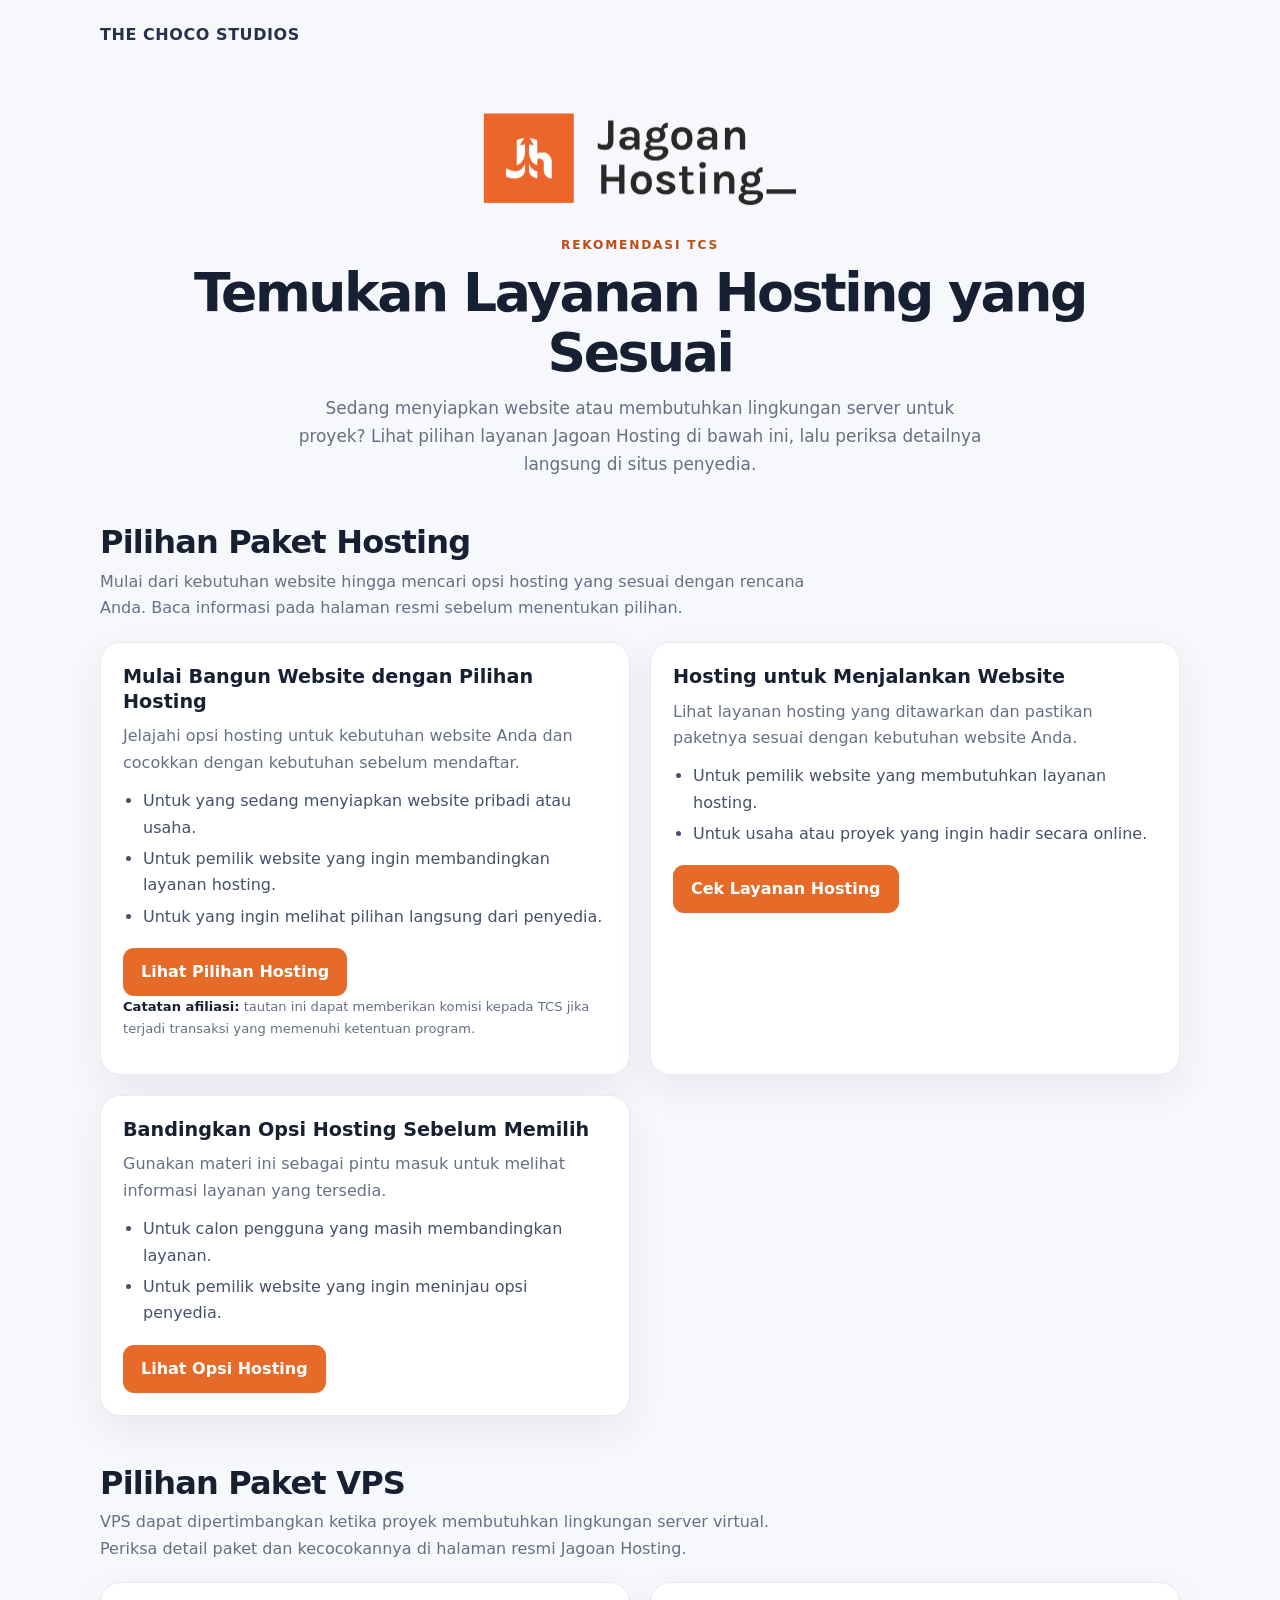
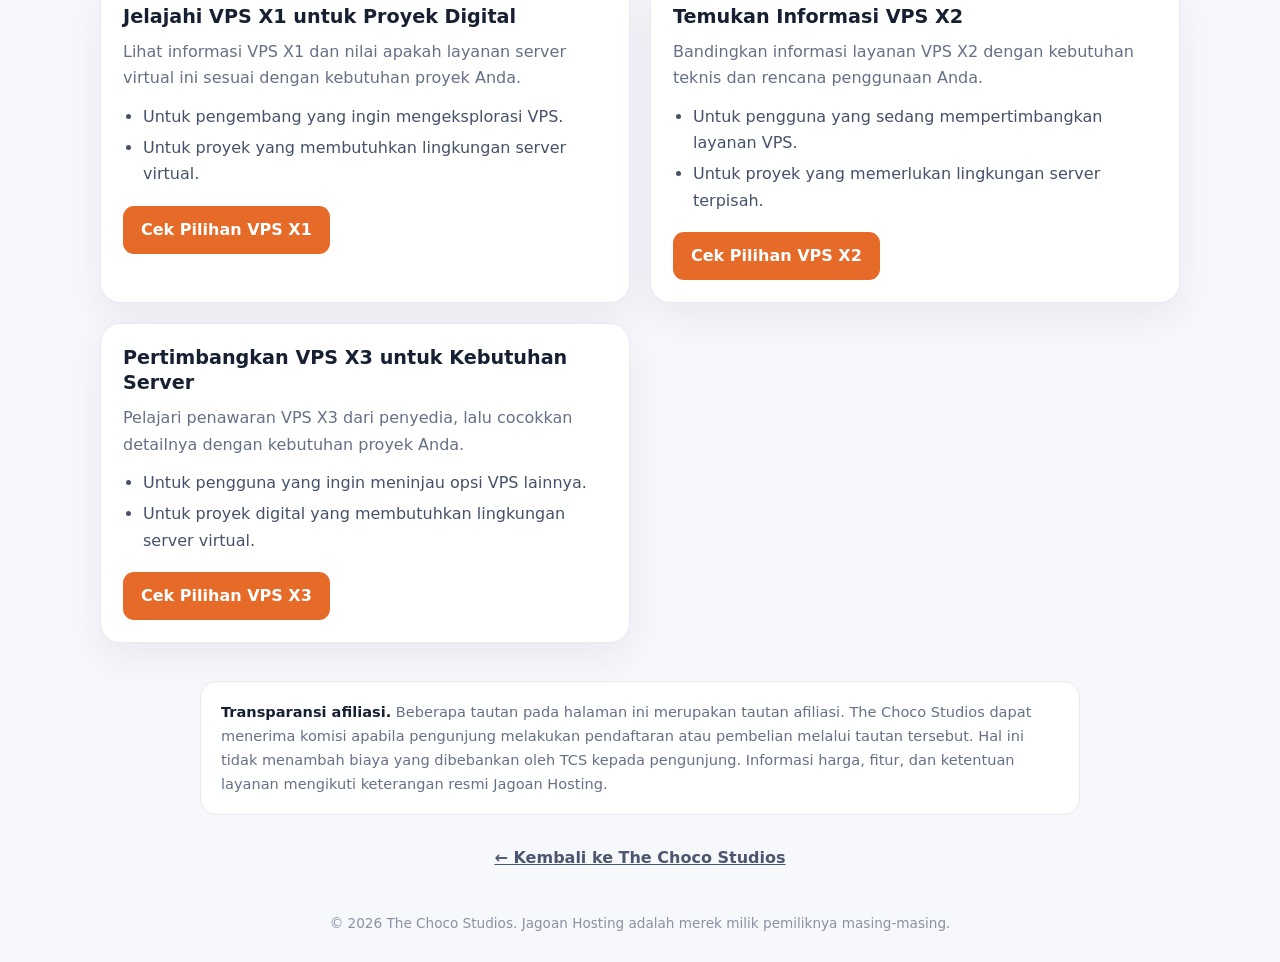
==== index.html @ 2a9d6ffb "Improve affiliate landing page layout and copy" ====
<!doctype html>
<html lang="id">
<head>
  <meta charset="utf-8">
  <meta name="viewport" content="width=device-width, initial-scale=1">
  <meta name="theme-color" content="#f7f8fc">
  <meta name="description" content="Jelajahi pilihan layanan VPS dan hosting Jagoan Hosting melalui halaman rekomendasi afiliasi The Choco Studios.">
  <title>Jagoan Hosting | Rekomendasi The Choco Studios</title>
  <style>
    :root {
      color-scheme: light;
      --ink: #172033;
      --muted: #657087;
      --line: #e7eaf1;
      --accent: #e66a28;
      --accent-dark: #bd4e14;
      --bg: #f7f8fc;
      --surface: #fff;
      --soft: #fff5ef;
      --shadow: 0 14px 38px rgb(31 43 70 / 7%);
    }

    * { box-sizing: border-box; }
    html { scroll-behavior: smooth; }
    body {
      margin: 0;
      background: var(--bg);
      color: var(--ink);
      font: 16px/1.65 Inter, ui-sans-serif, system-ui, -apple-system, "Segoe UI", sans-serif;
    }
    img { max-width: 100%; }
    a { color: inherit; }
    a:focus-visible {
      outline: 3px solid #a83e08;
      outline-offset: 4px;
      border-radius: 8px;
    }
    .wrap { width: min(100% - 36px, 1080px); margin-inline: auto; }
    .top { padding-block: 22px; }
    .brand {
      color: #27314a;
      font-weight: 800;
      letter-spacing: .035em;
      text-decoration: none;
    }
    .hero { padding: 26px 0 34px; text-align: center; }
    .logo { display: block; width: min(100%, 320px); height: 125px; margin: 0 auto 14px; object-fit: contain; }
    .eyebrow {
      margin: 0 0 8px;
      color: var(--accent-dark);
      font-size: .76rem;
      font-weight: 800;
      letter-spacing: .15em;
      text-transform: uppercase;
    }
    h1 {
      margin: 0 0 12px;
      font-size: clamp(2rem, 5vw, 3.35rem);
      line-height: 1.12;
      letter-spacing: -.045em;
    }
    .lead { max-width: 700px; margin: 0 auto; color: var(--muted); font-size: 1.06rem; }
    .section { padding: 10px 0 38px; }
    .section-heading { margin: 0 0 7px; font-size: clamp(1.45rem, 3vw, 2rem); line-height: 1.2; letter-spacing: -.025em; }
    .section-intro { margin: 0 0 20px; max-width: 720px; color: var(--muted); }
    .banner-list { display: grid; grid-template-columns: repeat(2, minmax(0, 1fr)); gap: 20px; }
    .banner-card {
      min-width: 0;
      overflow: hidden;
      display: grid;
      grid-template-columns: minmax(0, 1fr);
      align-content: start;
      background: var(--surface);
      border: 1px solid var(--line);
      border-radius: 20px;
      box-shadow: var(--shadow);
    }
    .banner-card.is-landscape { grid-column: 1 / -1; }
    .banner-card.is-portrait,
    .banner-card.is-square { grid-template-columns: minmax(150px, .82fr) minmax(0, 1.18fr); }
    .banner-visual {
      display: flex;
      align-items: center;
      justify-content: center;
      min-width: 0;
      padding: 16px;
      background: #fff;
    }
    .banner-visual a { display: block; width: 100%; text-align: center; }
    .banner-visual img {
      display: block;
      width: 100%;
      height: auto;
      max-height: 520px;
      margin-inline: auto;
      object-fit: contain;
    }
    .is-portrait .banner-visual img,
    .is-square .banner-visual img { width: min(100%, 390px); }
    .banner-copy {
      min-width: 0;
      padding: 22px;
      display: flex;
      flex-direction: column;
      align-items: flex-start;
      justify-content: center;
    }
    .banner-copy h3 { margin: 0 0 9px; font-size: 1.2rem; line-height: 1.3; }
    .banner-copy p { margin: 0 0 12px; color: var(--muted); }
    .banner-copy ul { margin: 0 0 18px; padding-left: 20px; color: #45516a; }
    .banner-copy li + li { margin-top: 5px; }
    .btn {
      display: inline-flex;
      min-height: 48px;
      align-items: center;
      justify-content: center;
      padding: 10px 18px;
      border: 0;
      border-radius: 11px;
      background: var(--accent);
      color: #fff;
      font-weight: 800;
      line-height: 1.25;
      text-align: center;
      text-decoration: none;
      transition: background-color .18s ease, transform .18s ease;
    }
    .btn:hover { background: var(--accent-dark); transform: translateY(-1px); }
    .affiliate-reminder { margin: 10px 0 0; color: var(--muted); font-size: .82rem; }
    .affiliate-reminder strong { color: var(--ink); }
    .banner-card.is-landscape .banner-visual img { width: min(100%, 1000px); }
    .banner-card.is-landscape .banner-copy { padding-top: 0; }
    .banner-card.is-broken .banner-visual { display: none; }
    .banner-card.is-broken { grid-template-columns: 1fr; }
    .banner-card.is-broken .banner-copy { min-height: 100%; }
    .fallback-label {
      display: none;
      width: 100%;
      padding: 22px;
      border: 1px dashed #d8a17f;
      border-radius: 12px;
      background: var(--soft);
      color: var(--muted);
      text-align: center;
    }
    .is-broken .fallback-label { display: block; }
    .disclosure {
      max-width: 880px;
      margin: 0 auto 30px;
      padding: 18px 20px;
      border: 1px solid var(--line);
      border-radius: 16px;
      background: #fff;
      color: var(--muted);
      font-size: .91rem;
    }
    .disclosure strong { color: var(--ink); }
    .back { padding: 0 0 40px; text-align: center; }
    .back a { color: #4c566e; font-weight: 700; }
    footer { padding: 0 0 28px; color: #8991a3; font-size: .85rem; text-align: center; }

    @media (max-width: 767px) {
      .wrap { width: min(100% - 28px, 620px); }
      .hero { padding-top: 16px; }
      .banner-list { grid-template-columns: minmax(0, 1fr); }
      .banner-card.is-landscape { grid-column: auto; }
      .banner-card.is-portrait,
      .banner-card.is-square { grid-template-columns: minmax(0, 1fr); }
      .banner-visual { padding: 14px; }
      .is-portrait .banner-visual img,
      .is-square .banner-visual img { width: min(100%, 340px); }
      .banner-copy { padding: 18px; }
      .banner-card.is-landscape .banner-copy { padding-top: 4px; }
      .banner-copy .btn { width: 100%; }
    }
    @media (max-width: 380px) {
      .wrap { width: calc(100% - 24px); }
      .logo { height: 108px; }
      .banner-copy { padding: 16px; }
      .btn { width: 100%; }
    }
    @media (prefers-reduced-motion: reduce) {
      html { scroll-behavior: auto; }
      *, *::before, *::after { transition-duration: .01ms !important; animation-duration: .01ms !important; }
    }
  </style>
</head>
<body>
  <header class="top wrap">
    <a class="brand" href="https://the-choco-studios-official.vercel.app/">THE CHOCO STUDIOS</a>
  </header>

  <main class="wrap">
    <section class="hero" aria-labelledby="page-title">
      <img class="logo" src="./Jagoan%20Hosting%20Logo%20-%20Colored%20-%20zonalogo.com.png" alt="Logo Jagoan Hosting" width="320" height="125">
      <p class="eyebrow">Rekomendasi TCS</p>
      <h1 id="page-title">Temukan Layanan Hosting yang Sesuai</h1>
      <p class="lead">Sedang menyiapkan website atau membutuhkan lingkungan server untuk proyek? Lihat pilihan layanan Jagoan Hosting di bawah ini, lalu periksa detailnya langsung di situs penyedia.</p>
    </section>

    <section class="section" aria-labelledby="hosting-title">
      <h2 class="section-heading" id="hosting-title">Pilihan Paket Hosting</h2>
      <p class="section-intro">Mulai dari kebutuhan website hingga mencari opsi hosting yang sesuai dengan rencana Anda. Baca informasi pada halaman resmi sebelum menentukan pilihan.</p>

      <div class="banner-list">
        <article class="banner-card is-featured" data-banner>
          <div class="banner-visual">
            <a href="https://member.jagoanhosting.com/aff.php?aff=8378" target="_blank" rel="sponsored nofollow noopener" aria-label="Buka informasi Hosting Murah Jagoan Hosting melalui tautan afiliasi">
              <img src="https://www.jagoanhosting.com/blog/wp-content/uploads/2023/08/Hosting-Murah-Middle-Post-1.png" alt="Banner informasi Hosting Murah dari Jagoan Hosting" width="1200" height="675" fetchpriority="high" data-banner-image>
            </a>
            <div class="fallback-label" aria-hidden="true">Banner tidak dapat dimuat. Informasi dan tautan pilihan tetap tersedia di samping.</div>
          </div>
          <div class="banner-copy">
            <h3>Mulai Bangun Website dengan Pilihan Hosting</h3>
            <p>Jelajahi opsi hosting untuk kebutuhan website Anda dan cocokkan dengan kebutuhan sebelum mendaftar.</p>
            <ul>
              <li>Untuk yang sedang menyiapkan website pribadi atau usaha.</li>
              <li>Untuk pemilik website yang ingin membandingkan layanan hosting.</li>
              <li>Untuk yang ingin melihat pilihan langsung dari penyedia.</li>
            </ul>
            <a class="btn" href="https://member.jagoanhosting.com/aff.php?aff=8378" target="_blank" rel="sponsored nofollow noopener">Lihat Pilihan Hosting</a>
            <p class="affiliate-reminder"><strong>Catatan afiliasi:</strong> tautan ini dapat memberikan komisi kepada TCS jika terjadi transaksi yang memenuhi ketentuan program.</p>
          </div>
        </article>

        <article class="banner-card" data-banner>
          <div class="banner-visual">
            <a href="https://member.jagoanhosting.com/aff.php?aff=8378" target="_blank" rel="sponsored nofollow noopener" aria-label="Buka informasi Hosting Jagoan Hosting melalui tautan afiliasi">
              <img src="https://www.jagoanhosting.com/wp-content/uploads/2019/09/Banner-Afiliasi-01.jpg" alt="Banner pilihan layanan hosting Jagoan Hosting, materi afiliasi pertama" loading="lazy" data-banner-image>
            </a>
            <div class="fallback-label" aria-hidden="true">Banner tidak dapat dimuat. Informasi dan tautan pilihan tetap tersedia di samping.</div>
          </div>
          <div class="banner-copy">
            <h3>Hosting untuk Menjalankan Website</h3>
            <p>Lihat layanan hosting yang ditawarkan dan pastikan paketnya sesuai dengan kebutuhan website Anda.</p>
            <ul>
              <li>Untuk pemilik website yang membutuhkan layanan hosting.</li>
              <li>Untuk usaha atau proyek yang ingin hadir secara online.</li>
            </ul>
            <a class="btn" href="https://member.jagoanhosting.com/aff.php?aff=8378" target="_blank" rel="sponsored nofollow noopener">Cek Layanan Hosting</a>
          </div>
        </article>

        <article class="banner-card" data-banner>
          <div class="banner-visual">
            <a href="https://member.jagoanhosting.com/aff.php?aff=8378" target="_blank" rel="sponsored nofollow noopener" aria-label="Buka informasi pilihan Hosting Jagoan Hosting melalui tautan afiliasi">
              <img src="https://www.jagoanhosting.com/wp-content/uploads/2019/09/Banner-Afiliasi-02.jpg" alt="Banner pilihan layanan hosting Jagoan Hosting, materi afiliasi kedua" loading="lazy" data-banner-image>
            </a>
            <div class="fallback-label" aria-hidden="true">Banner tidak dapat dimuat. Informasi dan tautan pilihan tetap tersedia di samping.</div>
          </div>
          <div class="banner-copy">
            <h3>Bandingkan Opsi Hosting Sebelum Memilih</h3>
            <p>Gunakan materi ini sebagai pintu masuk untuk melihat informasi layanan yang tersedia.</p>
            <ul>
              <li>Untuk calon pengguna yang masih membandingkan layanan.</li>
              <li>Untuk pemilik website yang ingin meninjau opsi penyedia.</li>
            </ul>
            <a class="btn" href="https://member.jagoanhosting.com/aff.php?aff=8378" target="_blank" rel="sponsored nofollow noopener">Lihat Opsi Hosting</a>
          </div>
        </article>
      </div>
    </section>

    <section class="section" aria-labelledby="vps-title">
      <h2 class="section-heading" id="vps-title">Pilihan Paket VPS</h2>
      <p class="section-intro">VPS dapat dipertimbangkan ketika proyek membutuhkan lingkungan server virtual. Periksa detail paket dan kecocokannya di halaman resmi Jagoan Hosting.</p>

      <div class="banner-list">
        <article class="banner-card" data-banner>
          <div class="banner-visual">
            <a href="https://member.jagoanhosting.com/aff.php?aff=8378" target="_blank" rel="sponsored nofollow noopener" aria-label="Buka informasi VPS X1 Jagoan Hosting melalui tautan afiliasi">
              <img src="https://www.jagoanhosting.com/wp-content/uploads/2022/05/banner-adiliasi-VPS-X-01.jpg" alt="Banner pilihan VPS X1 dari Jagoan Hosting" loading="lazy" data-banner-image>
            </a>
            <div class="fallback-label" aria-hidden="true">Banner tidak dapat dimuat. Informasi dan tautan pilihan tetap tersedia di samping.</div>
          </div>
          <div class="banner-copy">
            <h3>Jelajahi VPS X1 untuk Proyek Digital</h3>
            <p>Lihat informasi VPS X1 dan nilai apakah layanan server virtual ini sesuai dengan kebutuhan proyek Anda.</p>
            <ul>
              <li>Untuk pengembang yang ingin mengeksplorasi VPS.</li>
              <li>Untuk proyek yang membutuhkan lingkungan server virtual.</li>
            </ul>
            <a class="btn" href="https://member.jagoanhosting.com/aff.php?aff=8378" target="_blank" rel="sponsored nofollow noopener">Cek Pilihan VPS X1</a>
          </div>
        </article>

        <article class="banner-card" data-banner>
          <div class="banner-visual">
            <a href="https://member.jagoanhosting.com/aff.php?aff=8378" target="_blank" rel="sponsored nofollow noopener" aria-label="Buka informasi VPS X2 Jagoan Hosting melalui tautan afiliasi">
              <img src="https://www.jagoanhosting.com/wp-content/uploads/2022/05/banner-adiliasi-VPS-X-02.jpg" alt="Banner pilihan VPS X2 dari Jagoan Hosting" loading="lazy" data-banner-image>
            </a>
            <div class="fallback-label" aria-hidden="true">Banner tidak dapat dimuat. Informasi dan tautan pilihan tetap tersedia di samping.</div>
          </div>
          <div class="banner-copy">
            <h3>Temukan Informasi VPS X2</h3>
            <p>Bandingkan informasi layanan VPS X2 dengan kebutuhan teknis dan rencana penggunaan Anda.</p>
            <ul>
              <li>Untuk pengguna yang sedang mempertimbangkan layanan VPS.</li>
              <li>Untuk proyek yang memerlukan lingkungan server terpisah.</li>
            </ul>
            <a class="btn" href="https://member.jagoanhosting.com/aff.php?aff=8378" target="_blank" rel="sponsored nofollow noopener">Cek Pilihan VPS X2</a>
          </div>
        </article>

        <article class="banner-card" data-banner>
          <div class="banner-visual">
            <a href="https://member.jagoanhosting.com/aff.php?aff=8378" target="_blank" rel="sponsored nofollow noopener" aria-label="Buka informasi VPS X3 Jagoan Hosting melalui tautan afiliasi">
              <img src="https://www.jagoanhosting.com/wp-content/uploads/2022/05/banner-adiliasi-VPS-X-03.jpg" alt="Banner pilihan VPS X3 dari Jagoan Hosting" loading="lazy" data-banner-image>
            </a>
            <div class="fallback-label" aria-hidden="true">Banner tidak dapat dimuat. Informasi dan tautan pilihan tetap tersedia di samping.</div>
          </div>
          <div class="banner-copy">
            <h3>Pertimbangkan VPS X3 untuk Kebutuhan Server</h3>
            <p>Pelajari penawaran VPS X3 dari penyedia, lalu cocokkan detailnya dengan kebutuhan proyek Anda.</p>
            <ul>
              <li>Untuk pengguna yang ingin meninjau opsi VPS lainnya.</li>
              <li>Untuk proyek digital yang membutuhkan lingkungan server virtual.</li>
            </ul>
            <a class="btn" href="https://member.jagoanhosting.com/aff.php?aff=8378" target="_blank" rel="sponsored nofollow noopener">Cek Pilihan VPS X3</a>
          </div>
        </article>
      </div>
    </section>

    <aside class="disclosure">
      <strong>Transparansi afiliasi.</strong>
      Beberapa tautan pada halaman ini merupakan tautan afiliasi. The Choco Studios dapat menerima komisi apabila pengunjung melakukan pendaftaran atau pembelian melalui tautan tersebut. Hal ini tidak menambah biaya yang dibebankan oleh TCS kepada pengunjung. Informasi harga, fitur, dan ketentuan layanan mengikuti keterangan resmi Jagoan Hosting.
    </aside>

    <nav class="back" aria-label="Navigasi kembali">
      <a href="https://the-choco-studios-official.vercel.app/">← Kembali ke The Choco Studios</a>
    </nav>
  </main>

  <footer class="wrap">© 2026 The Choco Studios. Jagoan Hosting adalah merek milik pemiliknya masing-masing.</footer>

  <script>
    // Orientasi dibaca dari ukuran gambar asli saat browser berhasil memuatnya.
    // Dengan cara ini, tata letak tidak perlu menebak banner mana yang tegak atau lebar.
    document.querySelectorAll("[data-banner]").forEach(function (card) {
      var image = card.querySelector("[data-banner-image]");
      if (!image) return;

      function classifyImage() {
        var width = image.naturalWidth;
        var height = image.naturalHeight;
        if (!width || !height) return;

        card.classList.remove("is-landscape", "is-portrait", "is-square");
        var ratio = width / height;
        if (ratio > 1.15) {
          card.classList.add("is-landscape");
        } else if (ratio < 0.87) {
          card.classList.add("is-portrait");
        } else {
          card.classList.add("is-square");
        }
      }

      image.addEventListener("load", classifyImage);
      image.addEventListener("error", function () {
        card.classList.add("is-broken");
        image.alt = "";
        image.setAttribute("aria-hidden", "true");
      });
      if (image.complete && image.naturalWidth) classifyImage();
      if (image.complete && !image.naturalWidth) card.classList.add("is-broken");
    });
  </script>
</body>
</html>
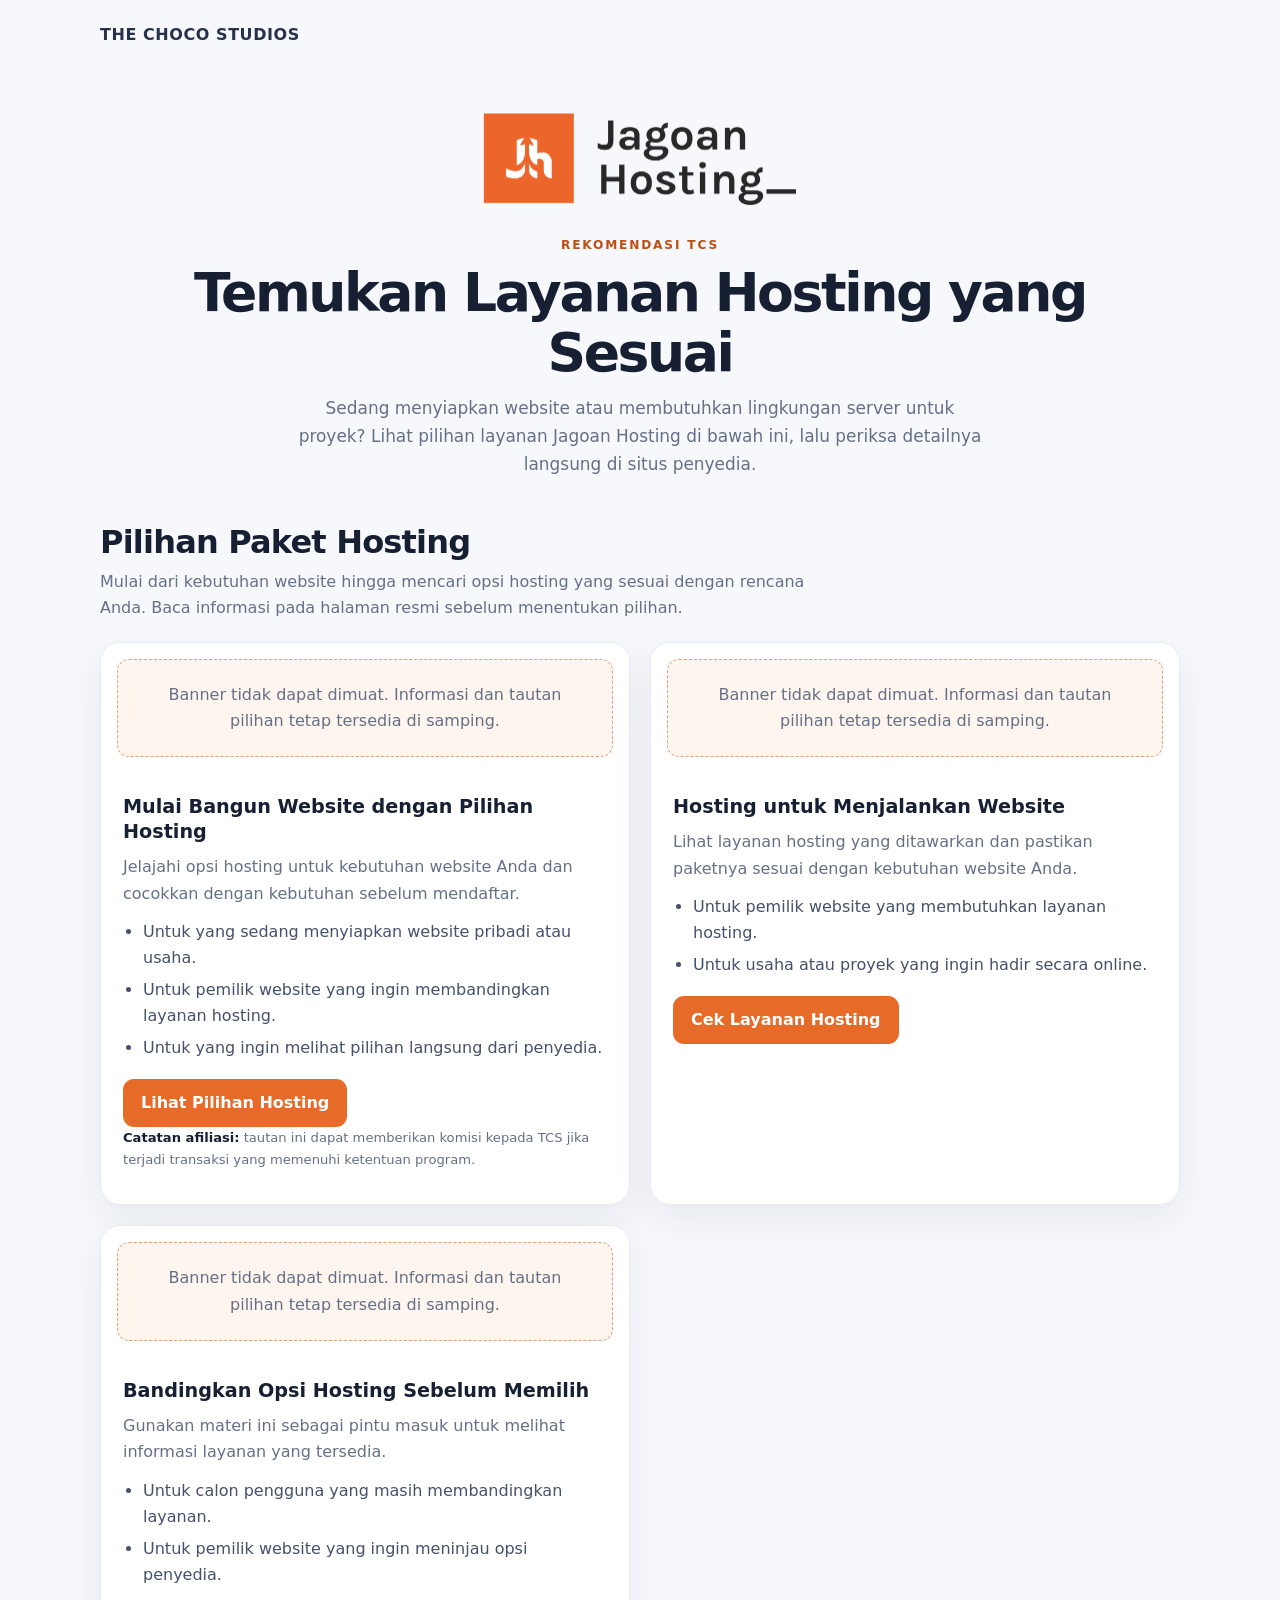
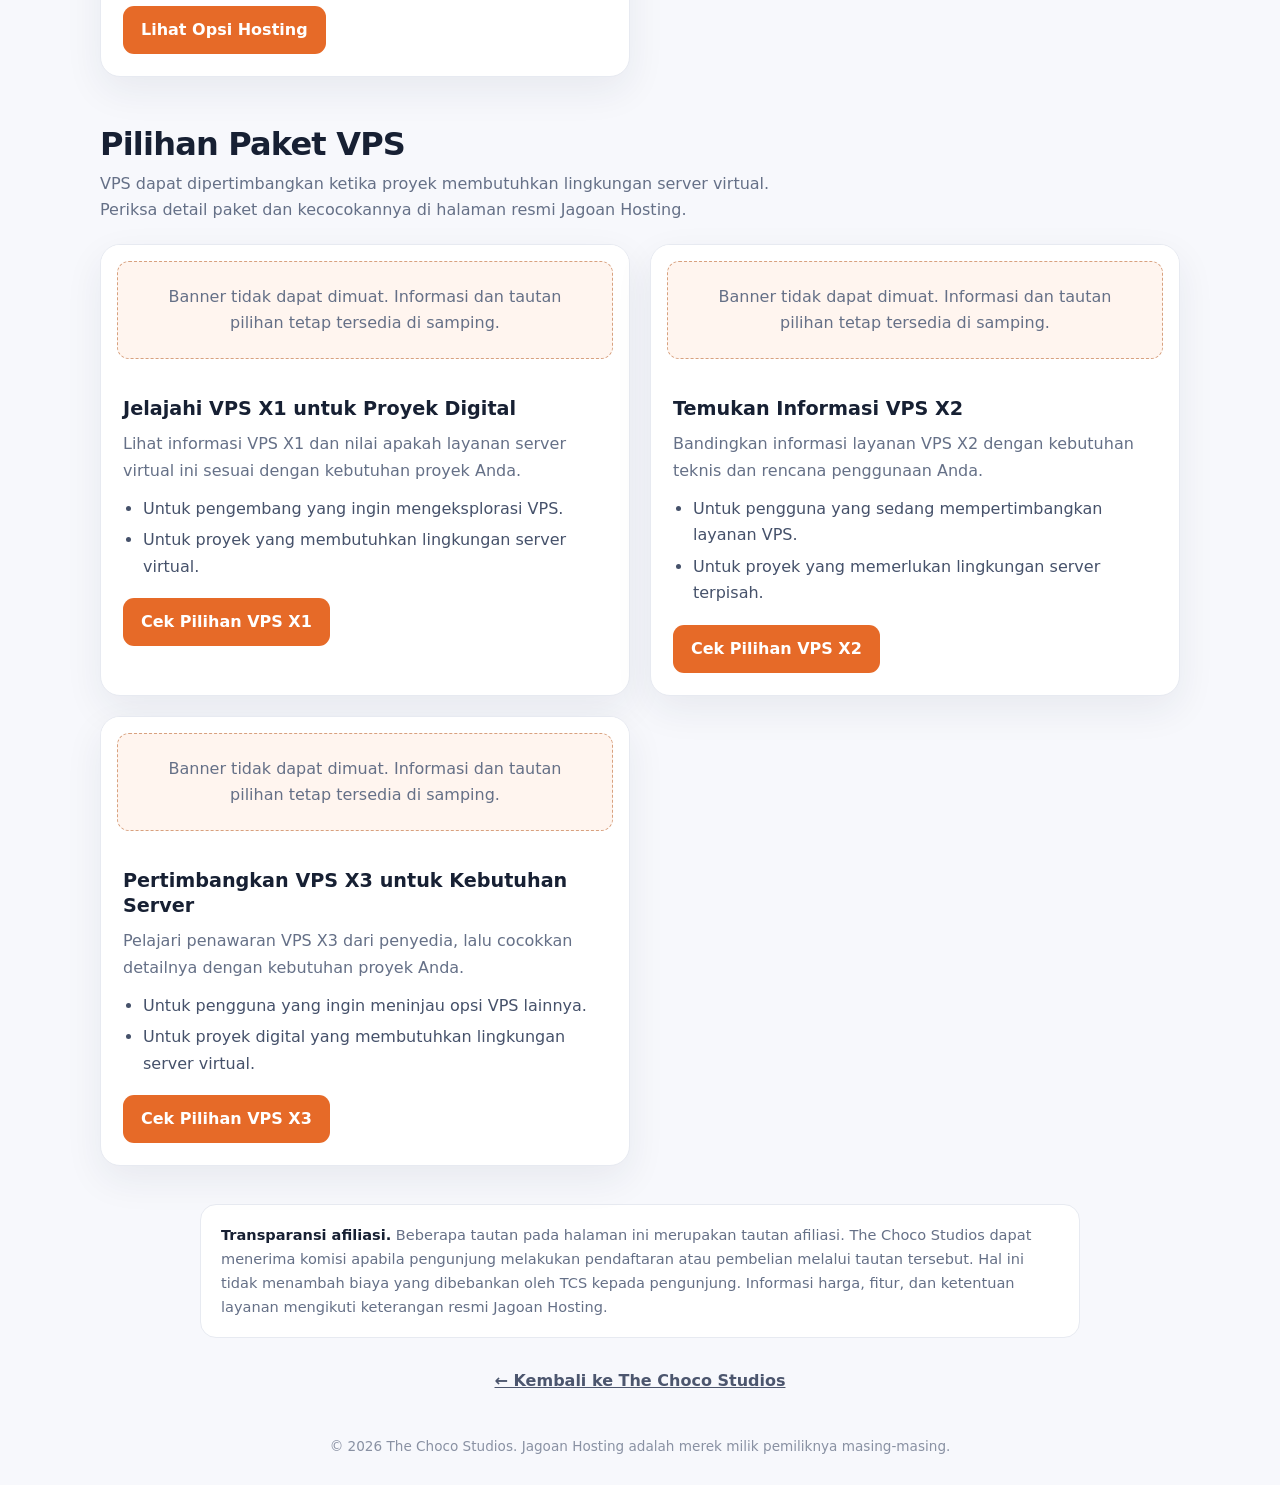
==== commit c2f131a5: "Refine image fallback and preserve intrinsic banner ratios" ====
--- a/index.html
+++ b/index.html
@@ -92,6 +92,7 @@
       width: 100%;
       height: auto;
       max-height: 520px;
+      aspect-ratio: auto;
       margin-inline: auto;
       object-fit: contain;
     }
@@ -130,7 +131,8 @@
     .affiliate-reminder strong { color: var(--ink); }
     .banner-card.is-landscape .banner-visual img { width: min(100%, 1000px); }
     .banner-card.is-landscape .banner-copy { padding-top: 0; }
-    .banner-card.is-broken .banner-visual { display: none; }
+    .banner-card.is-broken .banner-visual { display: flex; }
+    .banner-card.is-broken .banner-visual > a { display: none; }
     .banner-card.is-broken { grid-template-columns: 1fr; }
     .banner-card.is-broken .banner-copy { min-height: 100%; }
     .fallback-label {
@@ -206,7 +208,7 @@
         <article class="banner-card is-featured" data-banner>
           <div class="banner-visual">
             <a href="https://member.jagoanhosting.com/aff.php?aff=8378" target="_blank" rel="sponsored nofollow noopener" aria-label="Buka informasi Hosting Murah Jagoan Hosting melalui tautan afiliasi">
-              <img src="https://www.jagoanhosting.com/blog/wp-content/uploads/2023/08/Hosting-Murah-Middle-Post-1.png" alt="Banner informasi Hosting Murah dari Jagoan Hosting" width="1200" height="675" fetchpriority="high" data-banner-image>
+              <img src="https://www.jagoanhosting.com/blog/wp-content/uploads/2023/08/Hosting-Murah-Middle-Post-1.png" alt="Banner informasi Hosting Murah dari Jagoan Hosting" fetchpriority="high" data-banner-image>
             </a>
             <div class="fallback-label" aria-hidden="true">Banner tidak dapat dimuat. Informasi dan tautan pilihan tetap tersedia di samping.</div>
           </div>
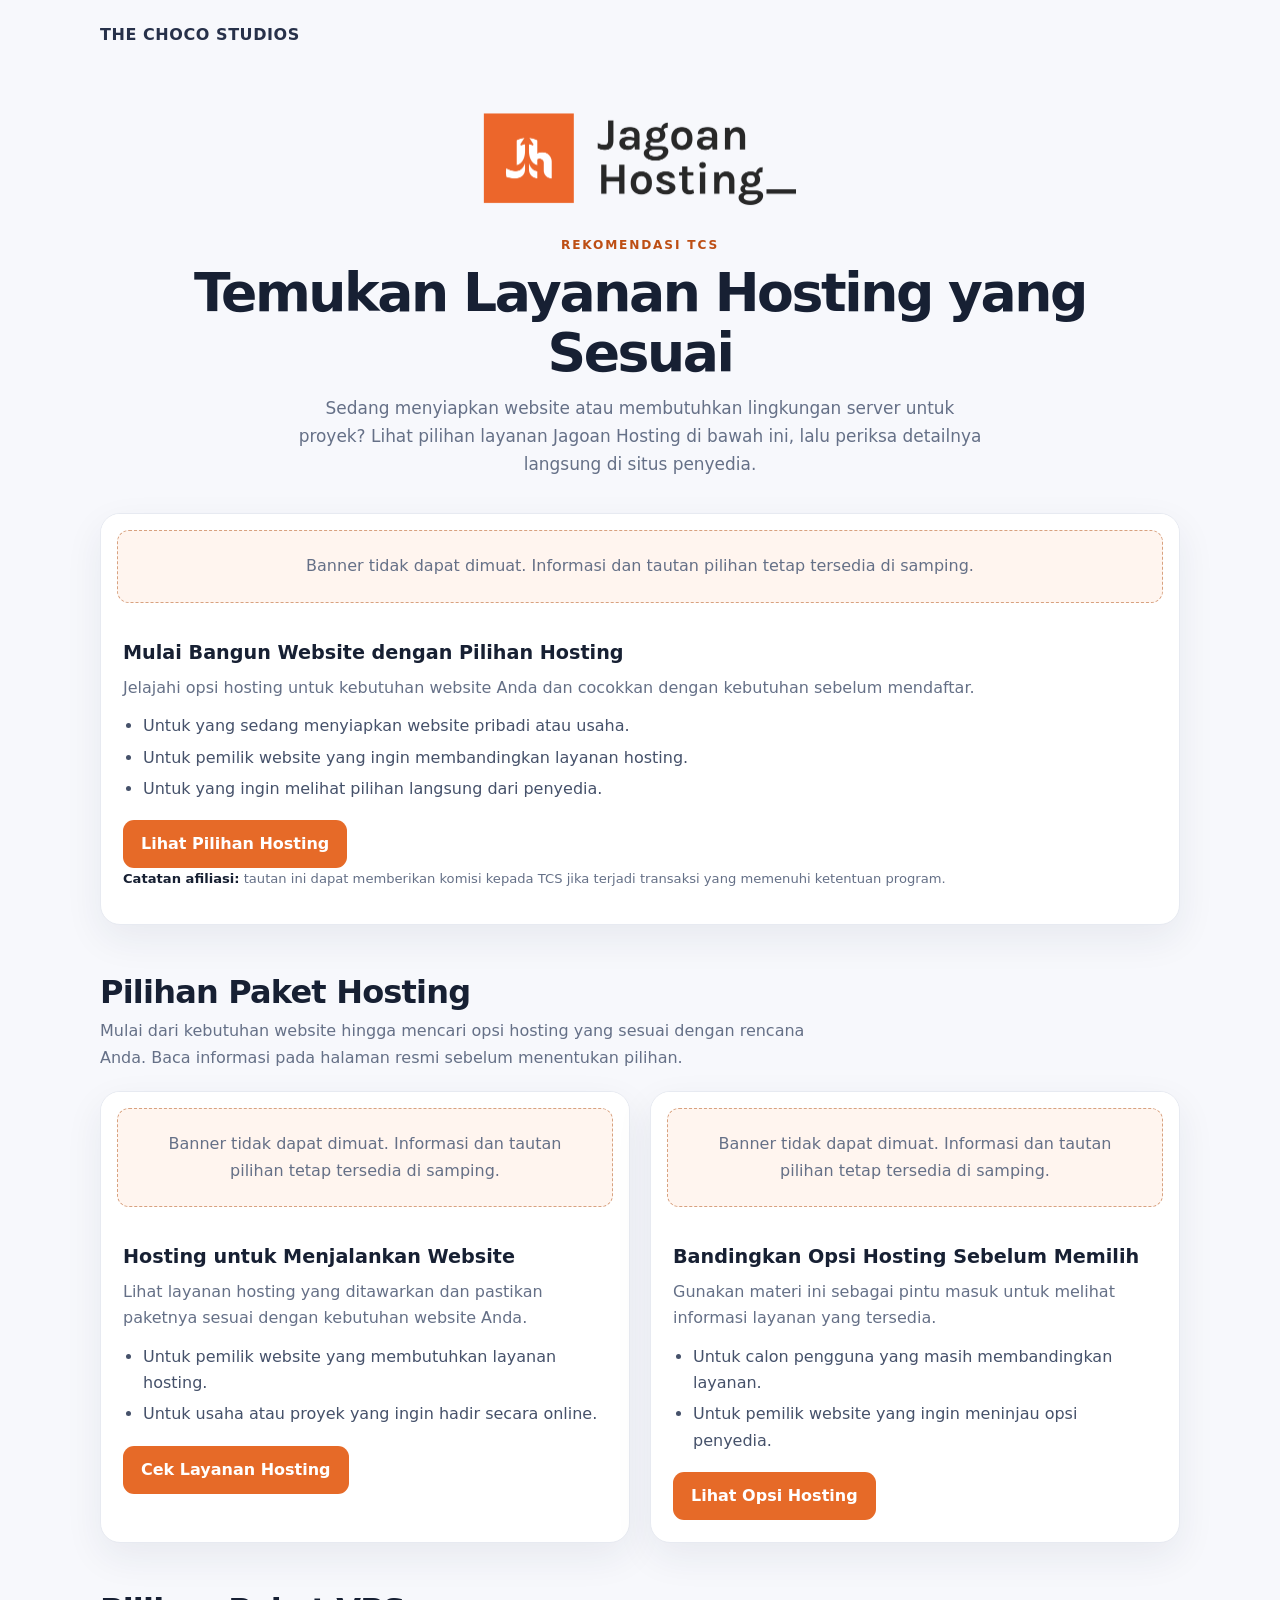
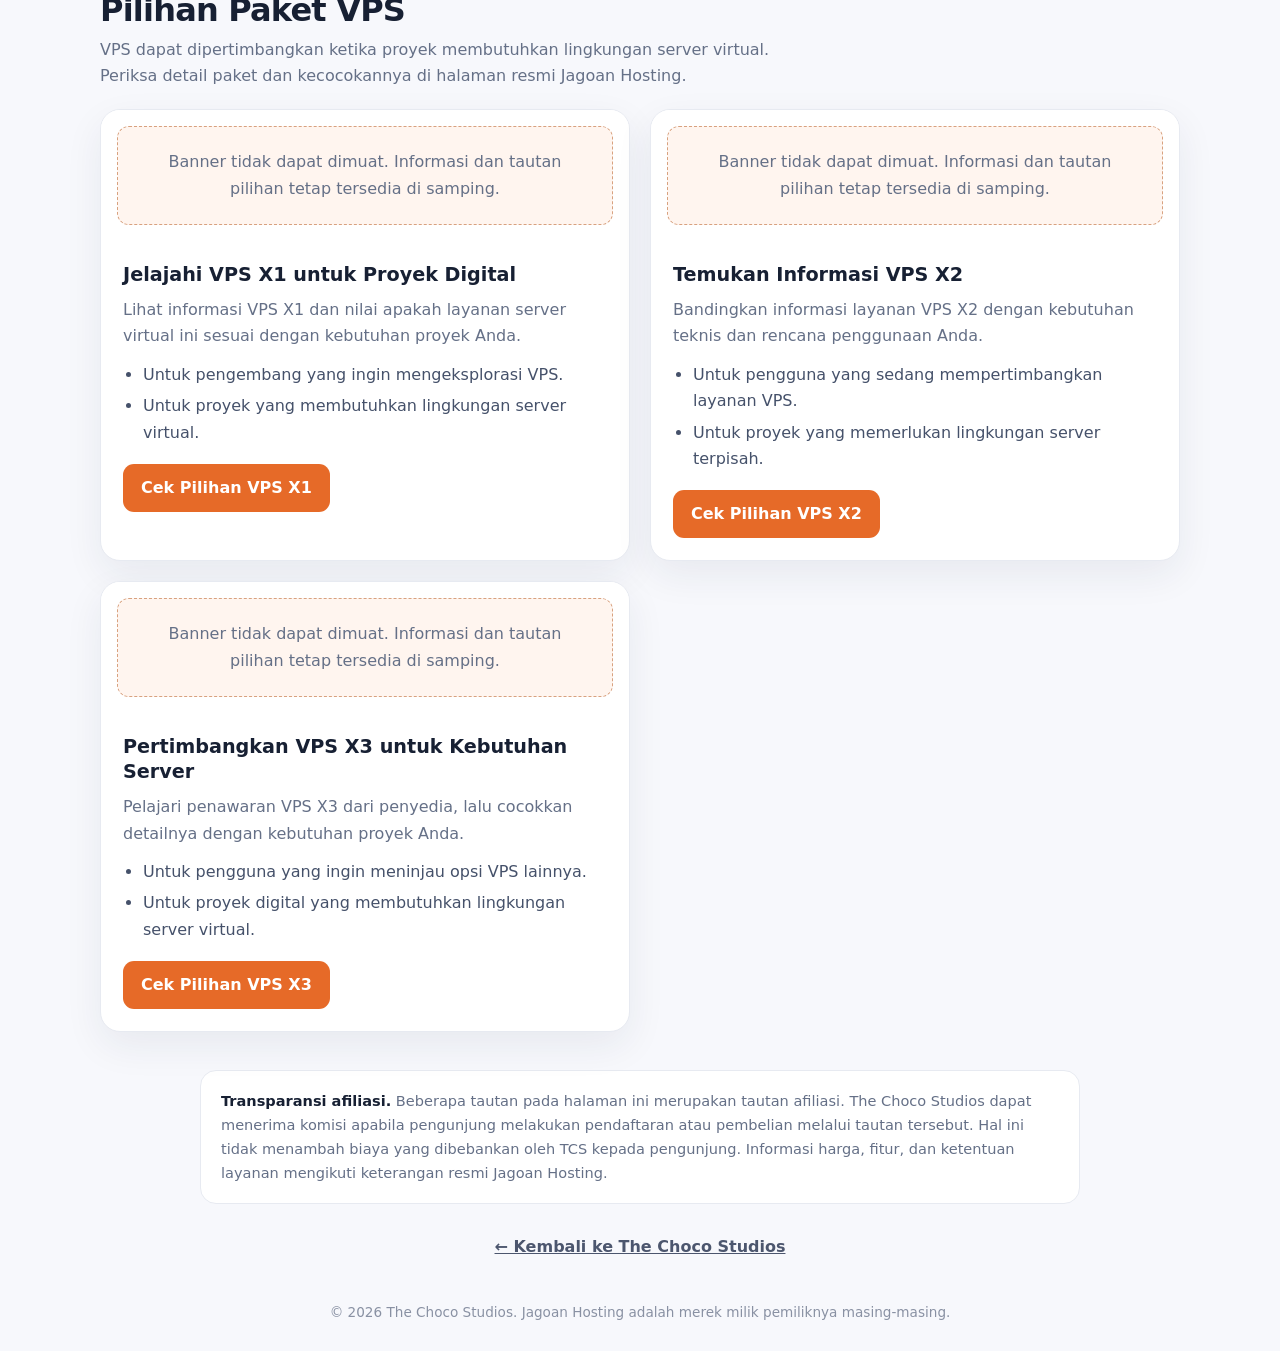
==== commit e817228e: "Place featured hosting banner directly under page heading" ====
--- a/index.html
+++ b/index.html
@@ -76,6 +76,7 @@
       box-shadow: var(--shadow);
     }
     .banner-card.is-landscape { grid-column: 1 / -1; }
+    .featured-banner { width: 100%; margin: 0 auto 38px; }
     .banner-card.is-portrait,
     .banner-card.is-square { grid-template-columns: minmax(150px, .82fr) minmax(0, 1.18fr); }
     .banner-visual {
@@ -200,30 +201,32 @@
       <p class="lead">Sedang menyiapkan website atau membutuhkan lingkungan server untuk proyek? Lihat pilihan layanan Jagoan Hosting di bawah ini, lalu periksa detailnya langsung di situs penyedia.</p>
     </section>
 
+        <article class="banner-card is-featured featured-banner" data-banner>
+          <div class="banner-visual">
+            <a href="https://member.jagoanhosting.com/aff.php?aff=8378" target="_blank" rel="sponsored nofollow noopener" aria-label="Buka informasi Hosting Murah Jagoan Hosting melalui tautan afiliasi">
+              <img src="https://www.jagoanhosting.com/blog/wp-content/uploads/2023/08/Hosting-Murah-Middle-Post-1.png" alt="Banner informasi Hosting Murah dari Jagoan Hosting" fetchpriority="high" data-banner-image>
+            </a>
+            <div class="fallback-label" aria-hidden="true">Banner tidak dapat dimuat. Informasi dan tautan pilihan tetap tersedia di samping.</div>
+          </div>
+          <div class="banner-copy">
+            <h3>Mulai Bangun Website dengan Pilihan Hosting</h3>
+            <p>Jelajahi opsi hosting untuk kebutuhan website Anda dan cocokkan dengan kebutuhan sebelum mendaftar.</p>
+            <ul>
+              <li>Untuk yang sedang menyiapkan website pribadi atau usaha.</li>
+              <li>Untuk pemilik website yang ingin membandingkan layanan hosting.</li>
+              <li>Untuk yang ingin melihat pilihan langsung dari penyedia.</li>
+            </ul>
+            <a class="btn" href="https://member.jagoanhosting.com/aff.php?aff=8378" target="_blank" rel="sponsored nofollow noopener">Lihat Pilihan Hosting</a>
+            <p class="affiliate-reminder"><strong>Catatan afiliasi:</strong> tautan ini dapat memberikan komisi kepada TCS jika terjadi transaksi yang memenuhi ketentuan program.</p>
+          </div>
+        </article>
+
     <section class="section" aria-labelledby="hosting-title">
       <h2 class="section-heading" id="hosting-title">Pilihan Paket Hosting</h2>
       <p class="section-intro">Mulai dari kebutuhan website hingga mencari opsi hosting yang sesuai dengan rencana Anda. Baca informasi pada halaman resmi sebelum menentukan pilihan.</p>
 
       <div class="banner-list">
-        <article class="banner-card is-featured" data-banner>
-          <div class="banner-visual">
-            <a href="https://member.jagoanhosting.com/aff.php?aff=8378" target="_blank" rel="sponsored nofollow noopener" aria-label="Buka informasi Hosting Murah Jagoan Hosting melalui tautan afiliasi">
-              <img src="https://www.jagoanhosting.com/blog/wp-content/uploads/2023/08/Hosting-Murah-Middle-Post-1.png" alt="Banner informasi Hosting Murah dari Jagoan Hosting" fetchpriority="high" data-banner-image>
-            </a>
-            <div class="fallback-label" aria-hidden="true">Banner tidak dapat dimuat. Informasi dan tautan pilihan tetap tersedia di samping.</div>
-          </div>
-          <div class="banner-copy">
-            <h3>Mulai Bangun Website dengan Pilihan Hosting</h3>
-            <p>Jelajahi opsi hosting untuk kebutuhan website Anda dan cocokkan dengan kebutuhan sebelum mendaftar.</p>
-            <ul>
-              <li>Untuk yang sedang menyiapkan website pribadi atau usaha.</li>
-              <li>Untuk pemilik website yang ingin membandingkan layanan hosting.</li>
-              <li>Untuk yang ingin melihat pilihan langsung dari penyedia.</li>
-            </ul>
-            <a class="btn" href="https://member.jagoanhosting.com/aff.php?aff=8378" target="_blank" rel="sponsored nofollow noopener">Lihat Pilihan Hosting</a>
-            <p class="affiliate-reminder"><strong>Catatan afiliasi:</strong> tautan ini dapat memberikan komisi kepada TCS jika terjadi transaksi yang memenuhi ketentuan program.</p>
-          </div>
-        </article>
+
 
         <article class="banner-card" data-banner>
           <div class="banner-visual">
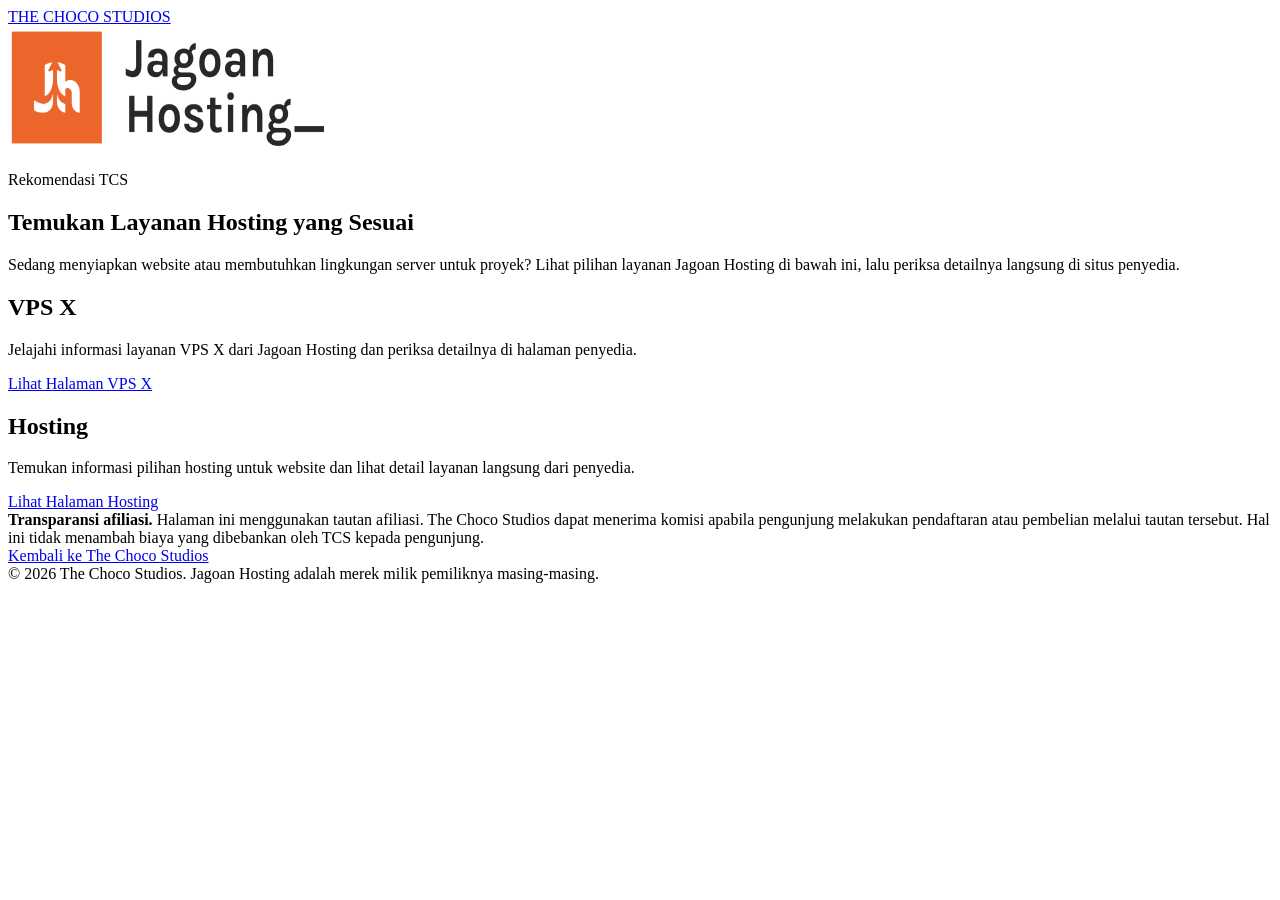
==== commit 2cc682a4: "Restructure affiliate homepage into VPS and Hosting choices" ====
--- a/index.html
+++ b/index.html
@@ -1,376 +1,10 @@
 <!doctype html>
-<html lang="id">
-<head>
-  <meta charset="utf-8">
-  <meta name="viewport" content="width=device-width, initial-scale=1">
-  <meta name="theme-color" content="#f7f8fc">
-  <meta name="description" content="Jelajahi pilihan layanan VPS dan hosting Jagoan Hosting melalui halaman rekomendasi afiliasi The Choco Studios.">
-  <title>Jagoan Hosting | Rekomendasi The Choco Studios</title>
-  <style>
-    :root {
-      color-scheme: light;
-      --ink: #172033;
-      --muted: #657087;
-      --line: #e7eaf1;
-      --accent: #e66a28;
-      --accent-dark: #bd4e14;
-      --bg: #f7f8fc;
-      --surface: #fff;
-      --soft: #fff5ef;
-      --shadow: 0 14px 38px rgb(31 43 70 / 7%);
-    }
-
-    * { box-sizing: border-box; }
-    html { scroll-behavior: smooth; }
-    body {
-      margin: 0;
-      background: var(--bg);
-      color: var(--ink);
-      font: 16px/1.65 Inter, ui-sans-serif, system-ui, -apple-system, "Segoe UI", sans-serif;
-    }
-    img { max-width: 100%; }
-    a { color: inherit; }
-    a:focus-visible {
-      outline: 3px solid #a83e08;
-      outline-offset: 4px;
-      border-radius: 8px;
-    }
-    .wrap { width: min(100% - 36px, 1080px); margin-inline: auto; }
-    .top { padding-block: 22px; }
-    .brand {
-      color: #27314a;
-      font-weight: 800;
-      letter-spacing: .035em;
-      text-decoration: none;
-    }
-    .hero { padding: 26px 0 34px; text-align: center; }
-    .logo { display: block; width: min(100%, 320px); height: 125px; margin: 0 auto 14px; object-fit: contain; }
-    .eyebrow {
-      margin: 0 0 8px;
-      color: var(--accent-dark);
-      font-size: .76rem;
-      font-weight: 800;
-      letter-spacing: .15em;
-      text-transform: uppercase;
-    }
-    h1 {
-      margin: 0 0 12px;
-      font-size: clamp(2rem, 5vw, 3.35rem);
-      line-height: 1.12;
-      letter-spacing: -.045em;
-    }
-    .lead { max-width: 700px; margin: 0 auto; color: var(--muted); font-size: 1.06rem; }
-    .section { padding: 10px 0 38px; }
-    .section-heading { margin: 0 0 7px; font-size: clamp(1.45rem, 3vw, 2rem); line-height: 1.2; letter-spacing: -.025em; }
-    .section-intro { margin: 0 0 20px; max-width: 720px; color: var(--muted); }
-    .banner-list { display: grid; grid-template-columns: repeat(2, minmax(0, 1fr)); gap: 20px; }
-    .banner-card {
-      min-width: 0;
-      overflow: hidden;
-      display: grid;
-      grid-template-columns: minmax(0, 1fr);
-      align-content: start;
-      background: var(--surface);
-      border: 1px solid var(--line);
-      border-radius: 20px;
-      box-shadow: var(--shadow);
-    }
-    .banner-card.is-landscape { grid-column: 1 / -1; }
-    .featured-banner { width: 100%; margin: 0 auto 38px; }
-    .banner-card.is-portrait,
-    .banner-card.is-square { grid-template-columns: minmax(150px, .82fr) minmax(0, 1.18fr); }
-    .banner-visual {
-      display: flex;
-      align-items: center;
-      justify-content: center;
-      min-width: 0;
-      padding: 16px;
-      background: #fff;
-    }
-    .banner-visual a { display: block; width: 100%; text-align: center; }
-    .banner-visual img {
-      display: block;
-      width: 100%;
-      height: auto;
-      max-height: 520px;
-      aspect-ratio: auto;
-      margin-inline: auto;
-      object-fit: contain;
-    }
-    .is-portrait .banner-visual img,
-    .is-square .banner-visual img { width: min(100%, 390px); }
-    .banner-copy {
-      min-width: 0;
-      padding: 22px;
-      display: flex;
-      flex-direction: column;
-      align-items: flex-start;
-      justify-content: center;
-    }
-    .banner-copy h3 { margin: 0 0 9px; font-size: 1.2rem; line-height: 1.3; }
-    .banner-copy p { margin: 0 0 12px; color: var(--muted); }
-    .banner-copy ul { margin: 0 0 18px; padding-left: 20px; color: #45516a; }
-    .banner-copy li + li { margin-top: 5px; }
-    .btn {
-      display: inline-flex;
-      min-height: 48px;
-      align-items: center;
-      justify-content: center;
-      padding: 10px 18px;
-      border: 0;
-      border-radius: 11px;
-      background: var(--accent);
-      color: #fff;
-      font-weight: 800;
-      line-height: 1.25;
-      text-align: center;
-      text-decoration: none;
-      transition: background-color .18s ease, transform .18s ease;
-    }
-    .btn:hover { background: var(--accent-dark); transform: translateY(-1px); }
-    .affiliate-reminder { margin: 10px 0 0; color: var(--muted); font-size: .82rem; }
-    .affiliate-reminder strong { color: var(--ink); }
-    .banner-card.is-landscape .banner-visual img { width: min(100%, 1000px); }
-    .banner-card.is-landscape .banner-copy { padding-top: 0; }
-    .banner-card.is-broken .banner-visual { display: flex; }
-    .banner-card.is-broken .banner-visual > a { display: none; }
-    .banner-card.is-broken { grid-template-columns: 1fr; }
-    .banner-card.is-broken .banner-copy { min-height: 100%; }
-    .fallback-label {
-      display: none;
-      width: 100%;
-      padding: 22px;
-      border: 1px dashed #d8a17f;
-      border-radius: 12px;
-      background: var(--soft);
-      color: var(--muted);
-      text-align: center;
-    }
-    .is-broken .fallback-label { display: block; }
-    .disclosure {
-      max-width: 880px;
-      margin: 0 auto 30px;
-      padding: 18px 20px;
-      border: 1px solid var(--line);
-      border-radius: 16px;
-      background: #fff;
-      color: var(--muted);
-      font-size: .91rem;
-    }
-    .disclosure strong { color: var(--ink); }
-    .back { padding: 0 0 40px; text-align: center; }
-    .back a { color: #4c566e; font-weight: 700; }
-    footer { padding: 0 0 28px; color: #8991a3; font-size: .85rem; text-align: center; }
-
-    @media (max-width: 767px) {
-      .wrap { width: min(100% - 28px, 620px); }
-      .hero { padding-top: 16px; }
-      .banner-list { grid-template-columns: minmax(0, 1fr); }
-      .banner-card.is-landscape { grid-column: auto; }
-      .banner-card.is-portrait,
-      .banner-card.is-square { grid-template-columns: minmax(0, 1fr); }
-      .banner-visual { padding: 14px; }
-      .is-portrait .banner-visual img,
-      .is-square .banner-visual img { width: min(100%, 340px); }
-      .banner-copy { padding: 18px; }
-      .banner-card.is-landscape .banner-copy { padding-top: 4px; }
-      .banner-copy .btn { width: 100%; }
-    }
-    @media (max-width: 380px) {
-      .wrap { width: calc(100% - 24px); }
-      .logo { height: 108px; }
-      .banner-copy { padding: 16px; }
-      .btn { width: 100%; }
-    }
-    @media (prefers-reduced-motion: reduce) {
-      html { scroll-behavior: auto; }
-      *, *::before, *::after { transition-duration: .01ms !important; animation-duration: .01ms !important; }
-    }
-  </style>
-</head>
-<body>
-  <header class="top wrap">
-    <a class="brand" href="https://the-choco-studios-official.vercel.app/">THE CHOCO STUDIOS</a>
-  </header>
-
-  <main class="wrap">
-    <section class="hero" aria-labelledby="page-title">
-      <img class="logo" src="./Jagoan%20Hosting%20Logo%20-%20Colored%20-%20zonalogo.com.png" alt="Logo Jagoan Hosting" width="320" height="125">
-      <p class="eyebrow">Rekomendasi TCS</p>
-      <h1 id="page-title">Temukan Layanan Hosting yang Sesuai</h1>
-      <p class="lead">Sedang menyiapkan website atau membutuhkan lingkungan server untuk proyek? Lihat pilihan layanan Jagoan Hosting di bawah ini, lalu periksa detailnya langsung di situs penyedia.</p>
-    </section>
-
-        <article class="banner-card is-featured featured-banner" data-banner>
-          <div class="banner-visual">
-            <a href="https://member.jagoanhosting.com/aff.php?aff=8378" target="_blank" rel="sponsored nofollow noopener" aria-label="Buka informasi Hosting Murah Jagoan Hosting melalui tautan afiliasi">
-              <img src="https://www.jagoanhosting.com/blog/wp-content/uploads/2023/08/Hosting-Murah-Middle-Post-1.png" alt="Banner informasi Hosting Murah dari Jagoan Hosting" fetchpriority="high" data-banner-image>
-            </a>
-            <div class="fallback-label" aria-hidden="true">Banner tidak dapat dimuat. Informasi dan tautan pilihan tetap tersedia di samping.</div>
-          </div>
-          <div class="banner-copy">
-            <h3>Mulai Bangun Website dengan Pilihan Hosting</h3>
-            <p>Jelajahi opsi hosting untuk kebutuhan website Anda dan cocokkan dengan kebutuhan sebelum mendaftar.</p>
-            <ul>
-              <li>Untuk yang sedang menyiapkan website pribadi atau usaha.</li>
-              <li>Untuk pemilik website yang ingin membandingkan layanan hosting.</li>
-              <li>Untuk yang ingin melihat pilihan langsung dari penyedia.</li>
-            </ul>
-            <a class="btn" href="https://member.jagoanhosting.com/aff.php?aff=8378" target="_blank" rel="sponsored nofollow noopener">Lihat Pilihan Hosting</a>
-            <p class="affiliate-reminder"><strong>Catatan afiliasi:</strong> tautan ini dapat memberikan komisi kepada TCS jika terjadi transaksi yang memenuhi ketentuan program.</p>
-          </div>
-        </article>
-
-    <section class="section" aria-labelledby="hosting-title">
-      <h2 class="section-heading" id="hosting-title">Pilihan Paket Hosting</h2>
-      <p class="section-intro">Mulai dari kebutuhan website hingga mencari opsi hosting yang sesuai dengan rencana Anda. Baca informasi pada halaman resmi sebelum menentukan pilihan.</p>
-
-      <div class="banner-list">
-
-
-        <article class="banner-card" data-banner>
-          <div class="banner-visual">
-            <a href="https://member.jagoanhosting.com/aff.php?aff=8378" target="_blank" rel="sponsored nofollow noopener" aria-label="Buka informasi Hosting Jagoan Hosting melalui tautan afiliasi">
-              <img src="https://www.jagoanhosting.com/wp-content/uploads/2019/09/Banner-Afiliasi-01.jpg" alt="Banner pilihan layanan hosting Jagoan Hosting, materi afiliasi pertama" loading="lazy" data-banner-image>
-            </a>
-            <div class="fallback-label" aria-hidden="true">Banner tidak dapat dimuat. Informasi dan tautan pilihan tetap tersedia di samping.</div>
-          </div>
-          <div class="banner-copy">
-            <h3>Hosting untuk Menjalankan Website</h3>
-            <p>Lihat layanan hosting yang ditawarkan dan pastikan paketnya sesuai dengan kebutuhan website Anda.</p>
-            <ul>
-              <li>Untuk pemilik website yang membutuhkan layanan hosting.</li>
-              <li>Untuk usaha atau proyek yang ingin hadir secara online.</li>
-            </ul>
-            <a class="btn" href="https://member.jagoanhosting.com/aff.php?aff=8378" target="_blank" rel="sponsored nofollow noopener">Cek Layanan Hosting</a>
-          </div>
-        </article>
-
-        <article class="banner-card" data-banner>
-          <div class="banner-visual">
-            <a href="https://member.jagoanhosting.com/aff.php?aff=8378" target="_blank" rel="sponsored nofollow noopener" aria-label="Buka informasi pilihan Hosting Jagoan Hosting melalui tautan afiliasi">
-              <img src="https://www.jagoanhosting.com/wp-content/uploads/2019/09/Banner-Afiliasi-02.jpg" alt="Banner pilihan layanan hosting Jagoan Hosting, materi afiliasi kedua" loading="lazy" data-banner-image>
-            </a>
-            <div class="fallback-label" aria-hidden="true">Banner tidak dapat dimuat. Informasi dan tautan pilihan tetap tersedia di samping.</div>
-          </div>
-          <div class="banner-copy">
-            <h3>Bandingkan Opsi Hosting Sebelum Memilih</h3>
-            <p>Gunakan materi ini sebagai pintu masuk untuk melihat informasi layanan yang tersedia.</p>
-            <ul>
-              <li>Untuk calon pengguna yang masih membandingkan layanan.</li>
-              <li>Untuk pemilik website yang ingin meninjau opsi penyedia.</li>
-            </ul>
-            <a class="btn" href="https://member.jagoanhosting.com/aff.php?aff=8378" target="_blank" rel="sponsored nofollow noopener">Lihat Opsi Hosting</a>
-          </div>
-        </article>
-      </div>
-    </section>
-
-    <section class="section" aria-labelledby="vps-title">
-      <h2 class="section-heading" id="vps-title">Pilihan Paket VPS</h2>
-      <p class="section-intro">VPS dapat dipertimbangkan ketika proyek membutuhkan lingkungan server virtual. Periksa detail paket dan kecocokannya di halaman resmi Jagoan Hosting.</p>
-
-      <div class="banner-list">
-        <article class="banner-card" data-banner>
-          <div class="banner-visual">
-            <a href="https://member.jagoanhosting.com/aff.php?aff=8378" target="_blank" rel="sponsored nofollow noopener" aria-label="Buka informasi VPS X1 Jagoan Hosting melalui tautan afiliasi">
-              <img src="https://www.jagoanhosting.com/wp-content/uploads/2022/05/banner-adiliasi-VPS-X-01.jpg" alt="Banner pilihan VPS X1 dari Jagoan Hosting" loading="lazy" data-banner-image>
-            </a>
-            <div class="fallback-label" aria-hidden="true">Banner tidak dapat dimuat. Informasi dan tautan pilihan tetap tersedia di samping.</div>
-          </div>
-          <div class="banner-copy">
-            <h3>Jelajahi VPS X1 untuk Proyek Digital</h3>
-            <p>Lihat informasi VPS X1 dan nilai apakah layanan server virtual ini sesuai dengan kebutuhan proyek Anda.</p>
-            <ul>
-              <li>Untuk pengembang yang ingin mengeksplorasi VPS.</li>
-              <li>Untuk proyek yang membutuhkan lingkungan server virtual.</li>
-            </ul>
-            <a class="btn" href="https://member.jagoanhosting.com/aff.php?aff=8378" target="_blank" rel="sponsored nofollow noopener">Cek Pilihan VPS X1</a>
-          </div>
-        </article>
-
-        <article class="banner-card" data-banner>
-          <div class="banner-visual">
-            <a href="https://member.jagoanhosting.com/aff.php?aff=8378" target="_blank" rel="sponsored nofollow noopener" aria-label="Buka informasi VPS X2 Jagoan Hosting melalui tautan afiliasi">
-              <img src="https://www.jagoanhosting.com/wp-content/uploads/2022/05/banner-adiliasi-VPS-X-02.jpg" alt="Banner pilihan VPS X2 dari Jagoan Hosting" loading="lazy" data-banner-image>
-            </a>
-            <div class="fallback-label" aria-hidden="true">Banner tidak dapat dimuat. Informasi dan tautan pilihan tetap tersedia di samping.</div>
-          </div>
-          <div class="banner-copy">
-            <h3>Temukan Informasi VPS X2</h3>
-            <p>Bandingkan informasi layanan VPS X2 dengan kebutuhan teknis dan rencana penggunaan Anda.</p>
-            <ul>
-              <li>Untuk pengguna yang sedang mempertimbangkan layanan VPS.</li>
-              <li>Untuk proyek yang memerlukan lingkungan server terpisah.</li>
-            </ul>
-            <a class="btn" href="https://member.jagoanhosting.com/aff.php?aff=8378" target="_blank" rel="sponsored nofollow noopener">Cek Pilihan VPS X2</a>
-          </div>
-        </article>
-
-        <article class="banner-card" data-banner>
-          <div class="banner-visual">
-            <a href="https://member.jagoanhosting.com/aff.php?aff=8378" target="_blank" rel="sponsored nofollow noopener" aria-label="Buka informasi VPS X3 Jagoan Hosting melalui tautan afiliasi">
-              <img src="https://www.jagoanhosting.com/wp-content/uploads/2022/05/banner-adiliasi-VPS-X-03.jpg" alt="Banner pilihan VPS X3 dari Jagoan Hosting" loading="lazy" data-banner-image>
-            </a>
-            <div class="fallback-label" aria-hidden="true">Banner tidak dapat dimuat. Informasi dan tautan pilihan tetap tersedia di samping.</div>
-          </div>
-          <div class="banner-copy">
-            <h3>Pertimbangkan VPS X3 untuk Kebutuhan Server</h3>
-            <p>Pelajari penawaran VPS X3 dari penyedia, lalu cocokkan detailnya dengan kebutuhan proyek Anda.</p>
-            <ul>
-              <li>Untuk pengguna yang ingin meninjau opsi VPS lainnya.</li>
-              <li>Untuk proyek digital yang membutuhkan lingkungan server virtual.</li>
-            </ul>
-            <a class="btn" href="https://member.jagoanhosting.com/aff.php?aff=8378" target="_blank" rel="sponsored nofollow noopener">Cek Pilihan VPS X3</a>
-          </div>
-        </article>
-      </div>
-    </section>
-
-    <aside class="disclosure">
-      <strong>Transparansi afiliasi.</strong>
-      Beberapa tautan pada halaman ini merupakan tautan afiliasi. The Choco Studios dapat menerima komisi apabila pengunjung melakukan pendaftaran atau pembelian melalui tautan tersebut. Hal ini tidak menambah biaya yang dibebankan oleh TCS kepada pengunjung. Informasi harga, fitur, dan ketentuan layanan mengikuti keterangan resmi Jagoan Hosting.
-    </aside>
-
-    <nav class="back" aria-label="Navigasi kembali">
-      <a href="https://the-choco-studios-official.vercel.app/">← Kembali ke The Choco Studios</a>
-    </nav>
-  </main>
-
-  <footer class="wrap">© 2026 The Choco Studios. Jagoan Hosting adalah merek milik pemiliknya masing-masing.</footer>
-
-  <script>
-    // Orientasi dibaca dari ukuran gambar asli saat browser berhasil memuatnya.
-    // Dengan cara ini, tata letak tidak perlu menebak banner mana yang tegak atau lebar.
-    document.querySelectorAll("[data-banner]").forEach(function (card) {
-      var image = card.querySelector("[data-banner-image]");
-      if (!image) return;
-
-      function classifyImage() {
-        var width = image.naturalWidth;
-        var height = image.naturalHeight;
-        if (!width || !height) return;
-
-        card.classList.remove("is-landscape", "is-portrait", "is-square");
-        var ratio = width / height;
-        if (ratio > 1.15) {
-          card.classList.add("is-landscape");
-        } else if (ratio < 0.87) {
-          card.classList.add("is-portrait");
-        } else {
-          card.classList.add("is-square");
-        }
-      }
-
-      image.addEventListener("load", classifyImage);
-      image.addEventListener("error", function () {
-        card.classList.add("is-broken");
-        image.alt = "";
-        image.setAttribute("aria-hidden", "true");
-      });
-      if (image.complete && image.naturalWidth) classifyImage();
-      if (image.complete && !image.naturalWidth) card.classList.add("is-broken");
-    });
-  </script>
-</body>
-</html>+<html lang="id"><head><meta charset="utf-8"><meta name="viewport" content="width=device-width,initial-scale=1"><meta name="theme-color" content="#f7f8fc"><meta name="description" content="Pilih rekomendasi layanan VPS X atau hosting Jagoan Hosting dari The Choco Studios."><title>Jagoan Hosting | Rekomendasi The Choco Studios</title><link rel="stylesheet" href="./styles.css"></head>
+<body><header class="top wrap"><a class="brand" href="https://the-choco-studios-official.vercel.app/">THE CHOCO STUDIOS</a></header>
+<main class="wrap"><section class="hero"><img class="logo" src="./Jagoan%20Hosting%20Logo%20-%20Colored%20-%20zonalogo.com.png" alt="Logo Jagoan Hosting" width="320" height="125"><p class="eyebrow">Rekomendasi TCS</p><h1>Temukan Layanan Hosting yang Sesuai</h1><p class="lead">Sedang menyiapkan website atau membutuhkan lingkungan server untuk proyek? Lihat pilihan layanan Jagoan Hosting di bawah ini, lalu periksa detailnya langsung di situs penyedia.</p></section>
+<section class="choices" aria-label="Pilih kategori layanan">
+<article class="choice"><h2>VPS X</h2><p>Jelajahi informasi layanan VPS X dari Jagoan Hosting dan periksa detailnya di halaman penyedia.</p><a class="btn" href="./vps-x.html">Lihat Halaman VPS X</a></article>
+<article class="choice"><h2>Hosting</h2><p>Temukan informasi pilihan hosting untuk website dan lihat detail layanan langsung dari penyedia.</p><a class="btn" href="./hosting.html">Lihat Halaman Hosting</a></article>
+</section>
+<aside class="disclosure"><strong>Transparansi afiliasi.</strong> Halaman ini menggunakan tautan afiliasi. The Choco Studios dapat menerima komisi apabila pengunjung melakukan pendaftaran atau pembelian melalui tautan tersebut. Hal ini tidak menambah biaya yang dibebankan oleh TCS kepada pengunjung.</aside>
+<nav class="back"><a href="https://the-choco-studios-official.vercel.app/">Kembali ke The Choco Studios</a></nav></main><footer class="wrap">© 2026 The Choco Studios. Jagoan Hosting adalah merek milik pemiliknya masing-masing.</footer></body></html>
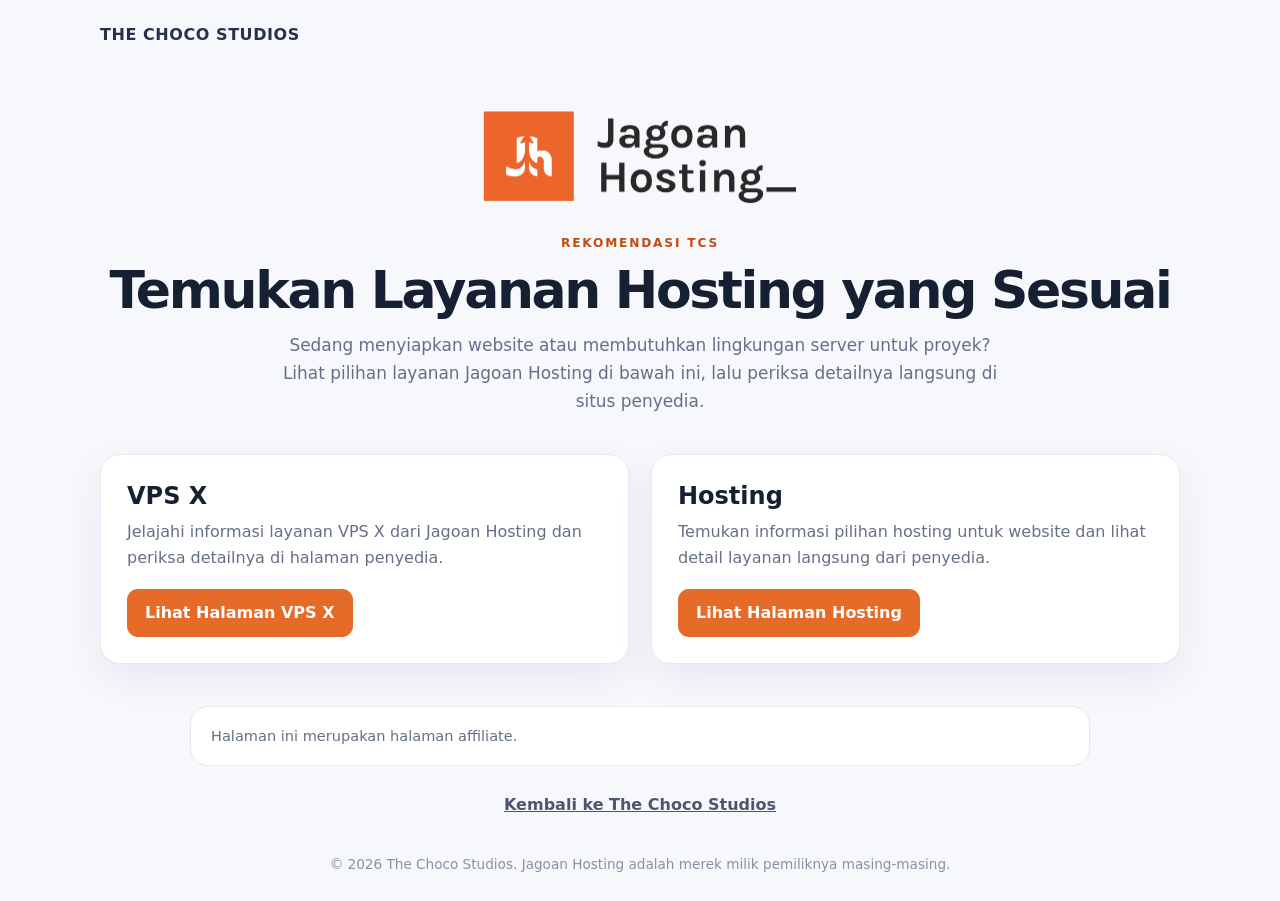
==== commit 3104f274: "Simplify affiliate page notice" ====
--- a/index.html
+++ b/index.html
@@ -6,5 +6,5 @@
 <article class="choice"><h2>VPS X</h2><p>Jelajahi informasi layanan VPS X dari Jagoan Hosting dan periksa detailnya di halaman penyedia.</p><a class="btn" href="./vps-x.html">Lihat Halaman VPS X</a></article>
 <article class="choice"><h2>Hosting</h2><p>Temukan informasi pilihan hosting untuk website dan lihat detail layanan langsung dari penyedia.</p><a class="btn" href="./hosting.html">Lihat Halaman Hosting</a></article>
 </section>
-<aside class="disclosure"><strong>Transparansi afiliasi.</strong> Halaman ini menggunakan tautan afiliasi. The Choco Studios dapat menerima komisi apabila pengunjung melakukan pendaftaran atau pembelian melalui tautan tersebut. Hal ini tidak menambah biaya yang dibebankan oleh TCS kepada pengunjung.</aside>
+<aside class="disclosure">Halaman ini merupakan halaman affiliate.</aside>
 <nav class="back"><a href="https://the-choco-studios-official.vercel.app/">Kembali ke The Choco Studios</a></nav></main><footer class="wrap">© 2026 The Choco Studios. Jagoan Hosting adalah merek milik pemiliknya masing-masing.</footer></body></html>
--- a/styles.css
+++ b/styles.css
@@ -0,0 +1,5 @@
+:root{color-scheme:light;--ink:#172033;--muted:#657087;--line:#e7eaf1;--accent:#e66a28;--accent-dark:#bd4e14;--bg:#f7f8fc;--surface:#fff;--soft:#fff5ef;--shadow:0 14px 38px rgb(31 43 70 / 7%)}
+*{box-sizing:border-box}html{scroll-behavior:smooth}body{margin:0;background:var(--bg);color:var(--ink);font:16px/1.65 Inter,ui-sans-serif,system-ui,-apple-system,"Segoe UI",sans-serif}img{max-width:100%;height:auto}a{color:inherit}a:focus-visible{outline:3px solid #a83e08;outline-offset:4px;border-radius:8px}.wrap{width:min(100% - 36px,1080px);margin-inline:auto}.top{padding-block:22px}.brand{color:#27314a;font-weight:800;letter-spacing:.035em;text-decoration:none}.hero{text-align:center;padding:24px 0 30px}.logo{display:block;width:min(100%,320px);height:125px;object-fit:contain;margin:0 auto 14px}.eyebrow{margin:0 0 8px;color:var(--accent-dark);font-size:.76rem;font-weight:800;letter-spacing:.15em;text-transform:uppercase}h1{margin:0 0 12px;font-size:clamp(2rem,5vw,3.25rem);line-height:1.12;letter-spacing:-.045em}.lead{max-width:740px;margin:0 auto;color:var(--muted);font-size:1.06rem}.choices{display:grid;grid-template-columns:repeat(2,minmax(0,1fr));gap:22px;padding:8px 0 42px}.choice{min-width:0;padding:26px;background:var(--surface);border:1px solid var(--line);border-radius:20px;box-shadow:var(--shadow)}.choice h2{margin:0 0 8px;font-size:1.5rem;line-height:1.25}.choice p{margin:0 0 18px;color:var(--muted)}.btn{display:inline-flex;min-height:48px;align-items:center;justify-content:center;padding:10px 18px;border-radius:11px;background:var(--accent);color:#fff;font-weight:800;line-height:1.25;text-align:center;text-decoration:none;transition:background-color .18s ease,transform .18s ease}.btn:hover{background:var(--accent-dark);transform:translateY(-1px)}.page-banner{display:block;width:min(100%,1000px);margin:0 auto 28px;text-align:center}.page-banner img{display:block;width:100%;height:auto;object-fit:contain}.page-banner--header{margin-top:4px;margin-bottom:30px}.page-banner--footer{margin-top:32px;margin-bottom:26px}.page-layout{display:grid;grid-template-columns:minmax(0,1fr) 280px;gap:26px;align-items:start;padding-bottom:30px}.content,.sidebar-card,.disclosure{background:var(--surface);border:1px solid var(--line);border-radius:18px;box-shadow:var(--shadow)}.content{min-width:0;padding:clamp(20px,4vw,34px)}.content h2{margin:0 0 12px;font-size:clamp(1.4rem,3vw,1.9rem);line-height:1.25}.content h3{margin:26px 0 8px;font-size:1.18rem}.content p{color:var(--muted);margin:0 0 14px}.content ul{padding-left:21px;color:#45516a}.content li+li{margin-top:6px}.inline-banner{display:block;width:min(100%,760px);margin:22px auto;padding:8px;border:1px solid var(--line);border-radius:14px;background:#fff;text-align:center}.inline-banner img{display:block;width:100%;height:auto}.sidebar{position:sticky;top:20px}.sidebar-card{padding:16px}.sidebar-card h2{font-size:1.08rem;margin:0 0 12px}.sidebar-card .page-banner{margin:0}.sidebar-note{margin:12px 0 0;color:var(--muted);font-size:.9rem}.disclosure{max-width:900px;margin:0 auto 26px;padding:17px 20px;color:var(--muted);font-size:.91rem;box-shadow:none}.disclosure strong{color:var(--ink)}.back{text-align:center;padding:0 0 34px}.back a{font-weight:700;color:#4c566e}footer{padding:0 0 26px;text-align:center;color:#8991a3;font-size:.85rem}.footer-banner-wrap{padding-top:8px}.fallback{display:none;padding:20px;border:1px dashed #d8a17f;border-radius:12px;background:var(--soft);color:var(--muted);text-align:center}.banner-link.is-broken .fallback{display:block}.banner-link.is-broken img{display:none}
+@media(max-width:760px){.wrap{width:min(100% - 28px,620px)}.choices{grid-template-columns:minmax(0,1fr)}.page-layout{grid-template-columns:minmax(0,1fr)}.sidebar{position:static}.hero{padding-top:14px}.content{padding:20px}.page-banner--header{margin-bottom:22px}}
+@media(max-width:380px){.wrap{width:calc(100% - 24px)}.logo{height:108px}.choice{padding:20px}.btn{width:100%}}
+@media(prefers-reduced-motion:reduce){html{scroll-behavior:auto}*,*::before,*::after{transition-duration:.01ms!important;animation-duration:.01ms!important}}
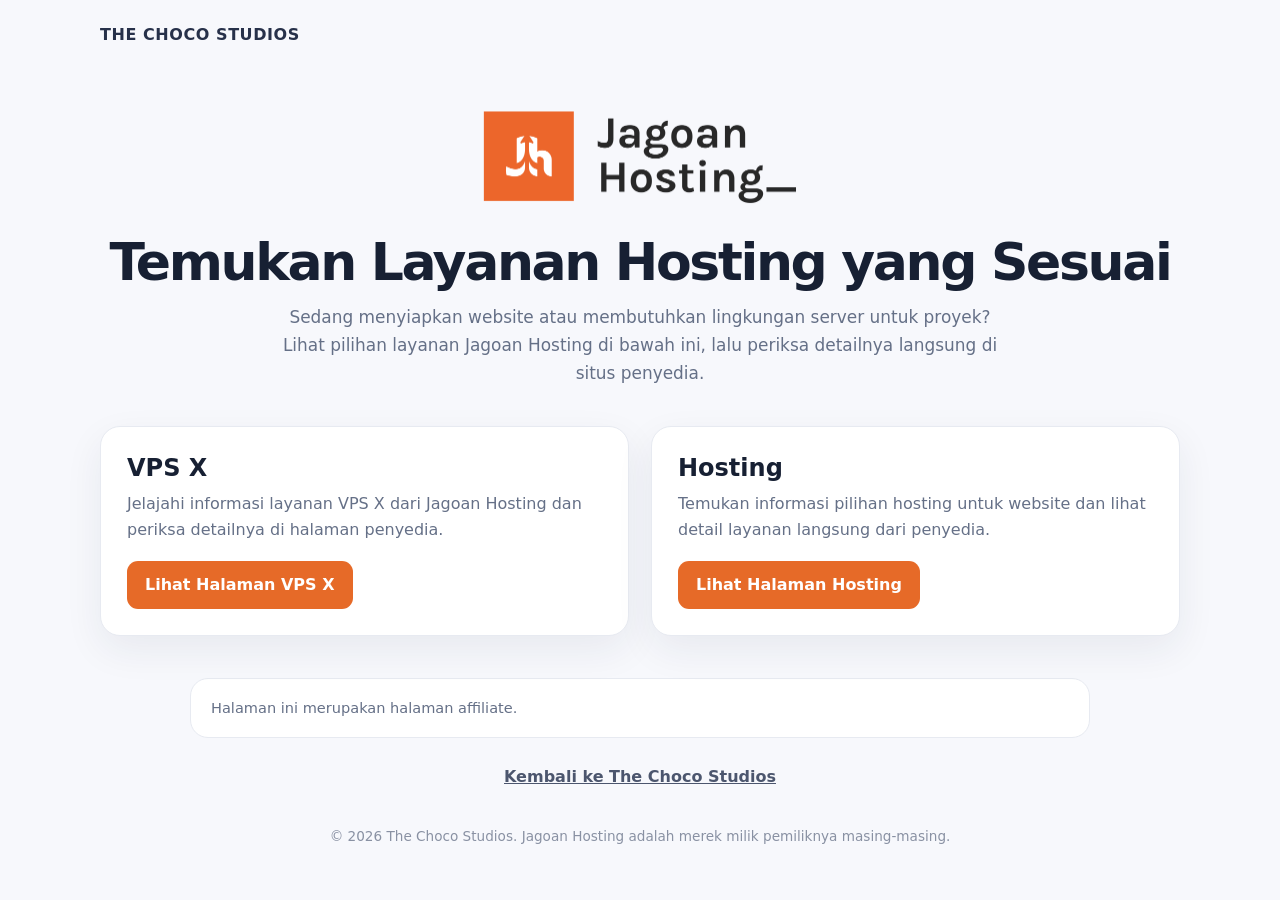
==== commit 98ebebb0: "Remove Rekomendasi TCS label" ====
--- a/index.html
+++ b/index.html
@@ -1,7 +1,7 @@
 <!doctype html>
 <html lang="id"><head><meta charset="utf-8"><meta name="viewport" content="width=device-width,initial-scale=1"><meta name="theme-color" content="#f7f8fc"><meta name="description" content="Pilih rekomendasi layanan VPS X atau hosting Jagoan Hosting dari The Choco Studios."><title>Jagoan Hosting | Rekomendasi The Choco Studios</title><link rel="stylesheet" href="./styles.css"></head>
 <body><header class="top wrap"><a class="brand" href="https://the-choco-studios-official.vercel.app/">THE CHOCO STUDIOS</a></header>
-<main class="wrap"><section class="hero"><img class="logo" src="./Jagoan%20Hosting%20Logo%20-%20Colored%20-%20zonalogo.com.png" alt="Logo Jagoan Hosting" width="320" height="125"><p class="eyebrow">Rekomendasi TCS</p><h1>Temukan Layanan Hosting yang Sesuai</h1><p class="lead">Sedang menyiapkan website atau membutuhkan lingkungan server untuk proyek? Lihat pilihan layanan Jagoan Hosting di bawah ini, lalu periksa detailnya langsung di situs penyedia.</p></section>
+<main class="wrap"><section class="hero"><img class="logo" src="./Jagoan%20Hosting%20Logo%20-%20Colored%20-%20zonalogo.com.png" alt="Logo Jagoan Hosting" width="320" height="125"><h1>Temukan Layanan Hosting yang Sesuai</h1><p class="lead">Sedang menyiapkan website atau membutuhkan lingkungan server untuk proyek? Lihat pilihan layanan Jagoan Hosting di bawah ini, lalu periksa detailnya langsung di situs penyedia.</p></section>
 <section class="choices" aria-label="Pilih kategori layanan">
 <article class="choice"><h2>VPS X</h2><p>Jelajahi informasi layanan VPS X dari Jagoan Hosting dan periksa detailnya di halaman penyedia.</p><a class="btn" href="./vps-x.html">Lihat Halaman VPS X</a></article>
 <article class="choice"><h2>Hosting</h2><p>Temukan informasi pilihan hosting untuk website dan lihat detail layanan langsung dari penyedia.</p><a class="btn" href="./hosting.html">Lihat Halaman Hosting</a></article>
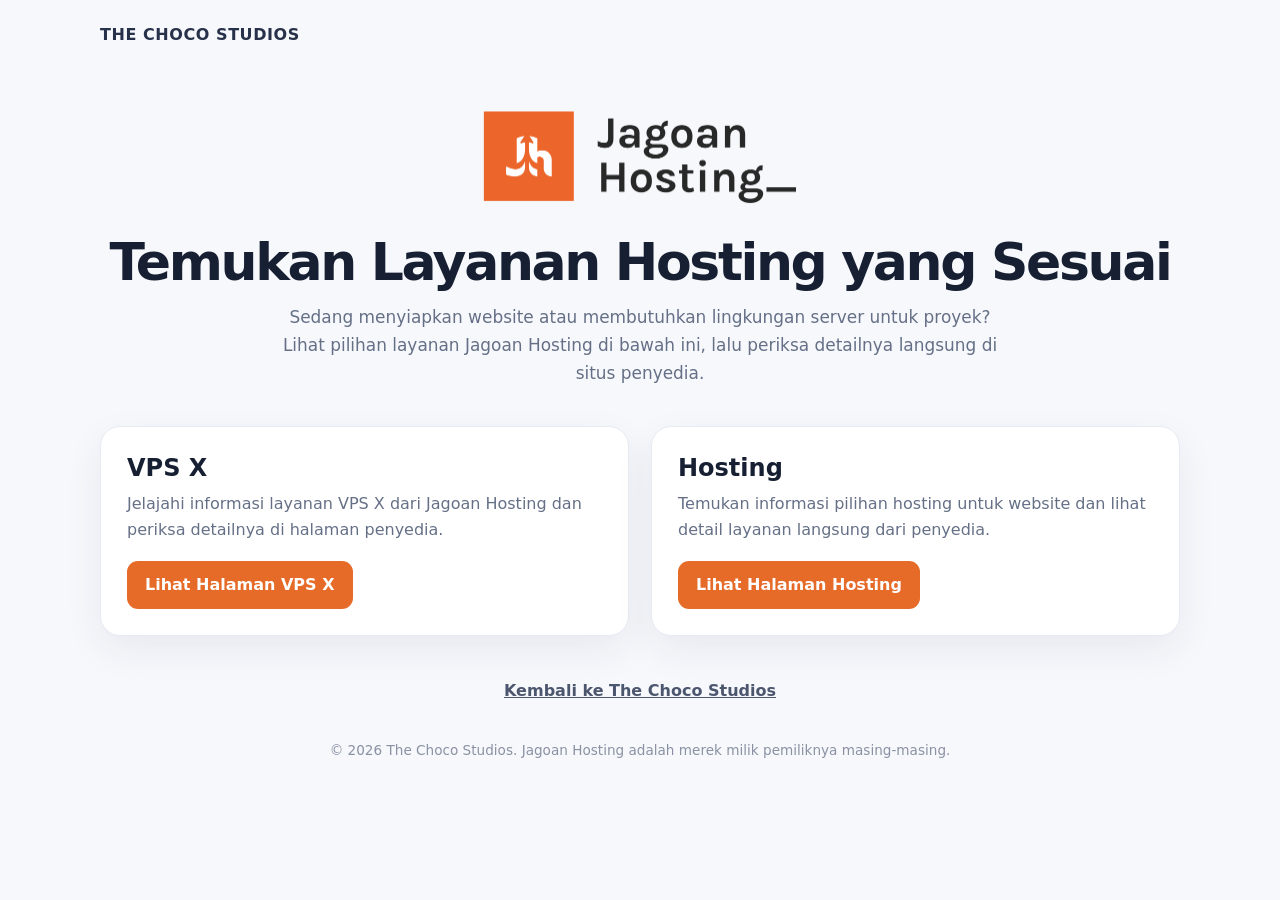
==== commit c7c477a5: "Remove affiliate page notice" ====
--- a/index.html
+++ b/index.html
@@ -6,5 +6,5 @@
 <article class="choice"><h2>VPS X</h2><p>Jelajahi informasi layanan VPS X dari Jagoan Hosting dan periksa detailnya di halaman penyedia.</p><a class="btn" href="./vps-x.html">Lihat Halaman VPS X</a></article>
 <article class="choice"><h2>Hosting</h2><p>Temukan informasi pilihan hosting untuk website dan lihat detail layanan langsung dari penyedia.</p><a class="btn" href="./hosting.html">Lihat Halaman Hosting</a></article>
 </section>
-<aside class="disclosure">Halaman ini merupakan halaman affiliate.</aside>
+
 <nav class="back"><a href="https://the-choco-studios-official.vercel.app/">Kembali ke The Choco Studios</a></nav></main><footer class="wrap">© 2026 The Choco Studios. Jagoan Hosting adalah merek milik pemiliknya masing-masing.</footer></body></html>
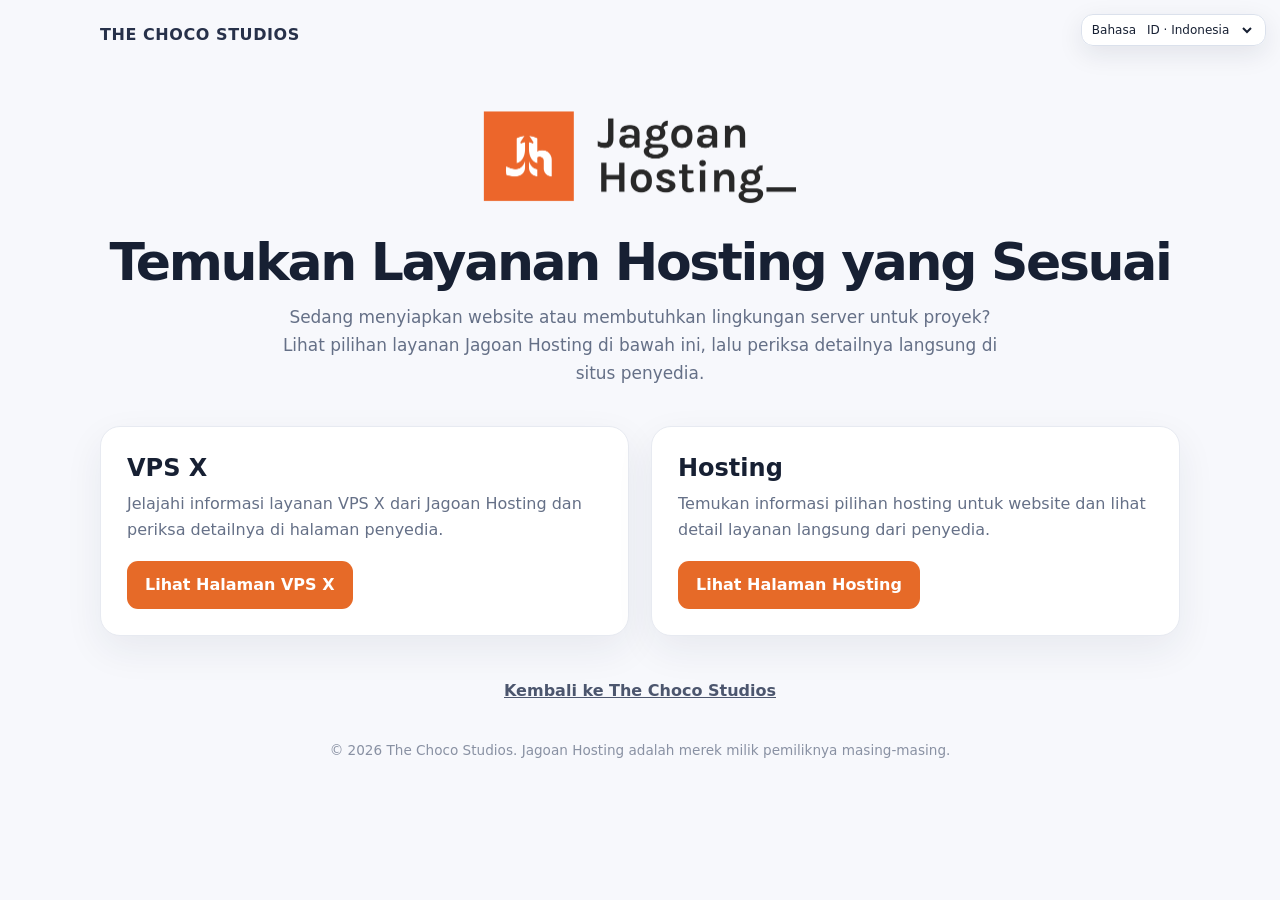
==== commit e1caa3ed: "Add Indonesian, English, and Mandarin selector to affiliate pages" ====
--- a/index.html
+++ b/index.html
@@ -7,4 +7,5 @@
 <article class="choice"><h2>Hosting</h2><p>Temukan informasi pilihan hosting untuk website dan lihat detail layanan langsung dari penyedia.</p><a class="btn" href="./hosting.html">Lihat Halaman Hosting</a></article>
 </section>
 
-<nav class="back"><a href="https://the-choco-studios-official.vercel.app/">Kembali ke The Choco Studios</a></nav></main><footer class="wrap">© 2026 The Choco Studios. Jagoan Hosting adalah merek milik pemiliknya masing-masing.</footer></body></html>+<nav class="back"><a href="https://the-choco-studios-official.vercel.app/">Kembali ke The Choco Studios</a></nav></main><footer class="wrap">© 2026 The Choco Studios. Jagoan Hosting adalah merek milik pemiliknya masing-masing.</footer><script src="./language.js" defer></script>
+</body></html>
